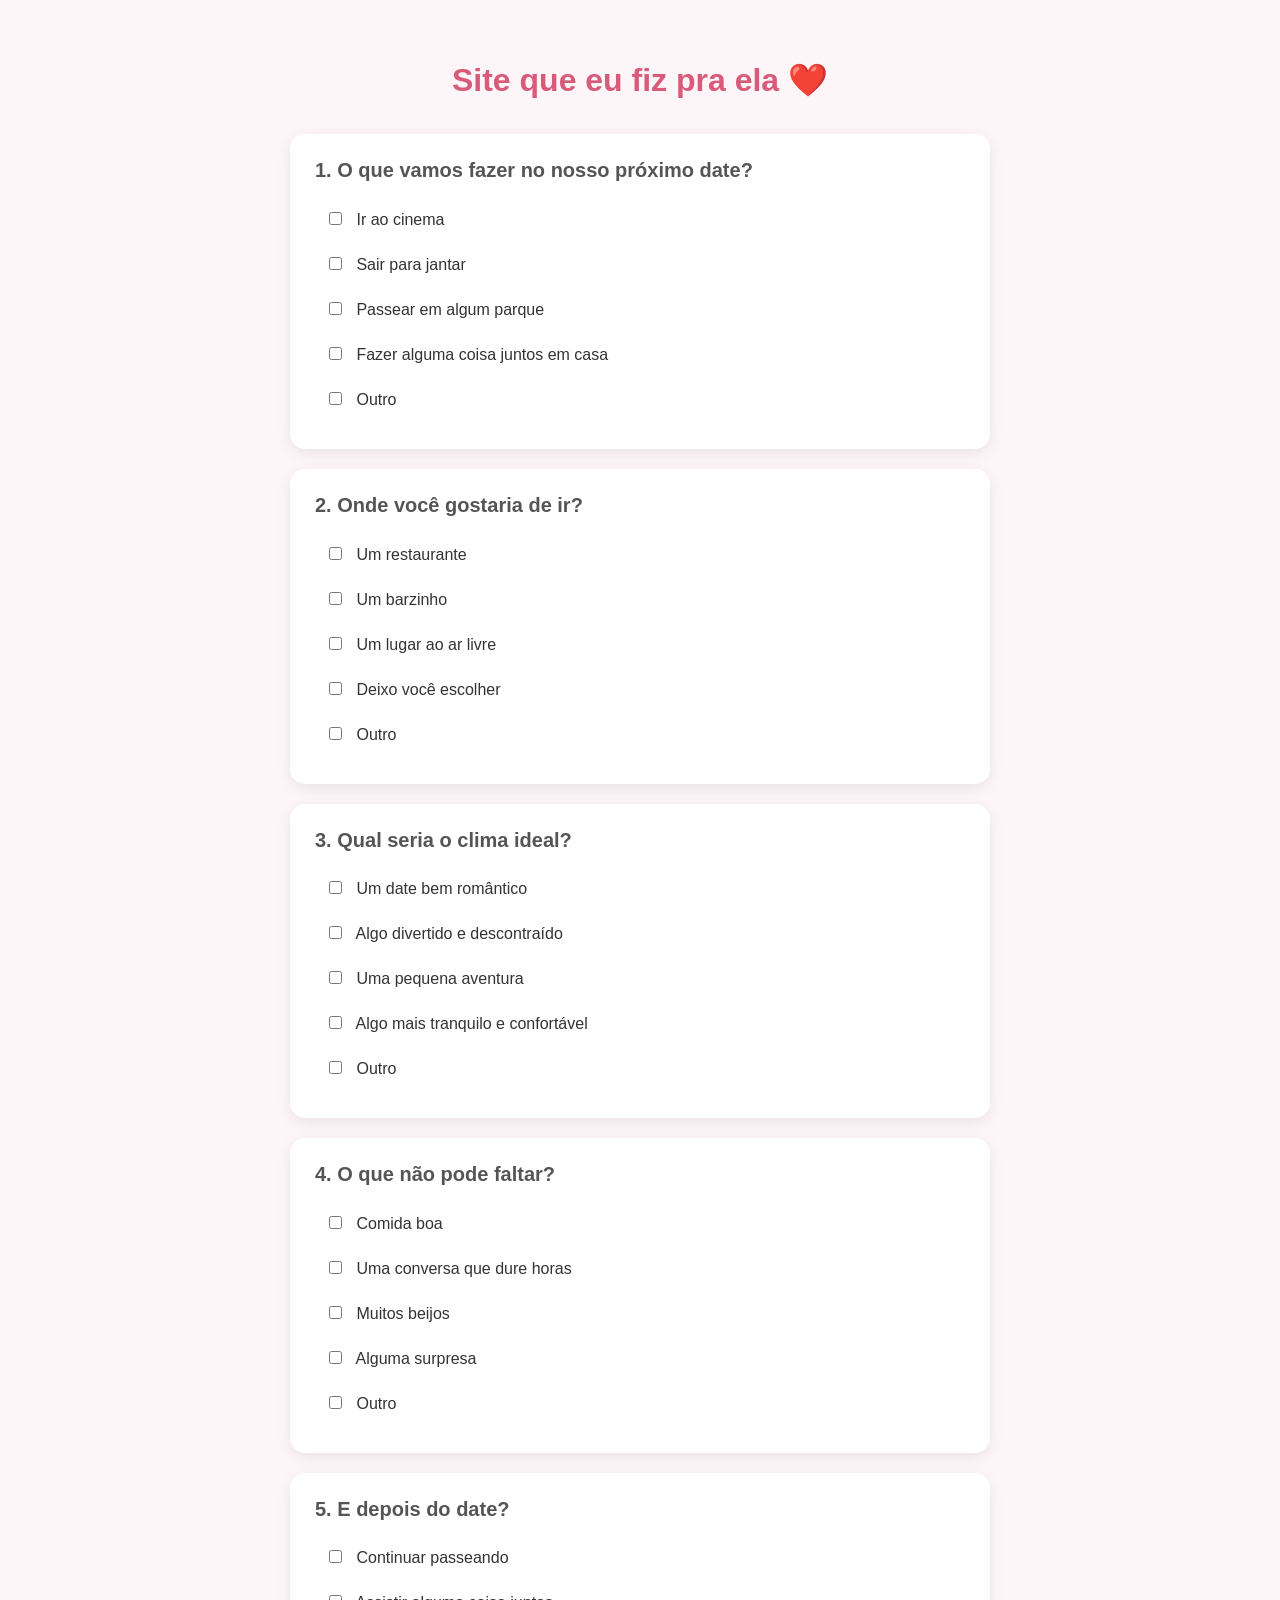
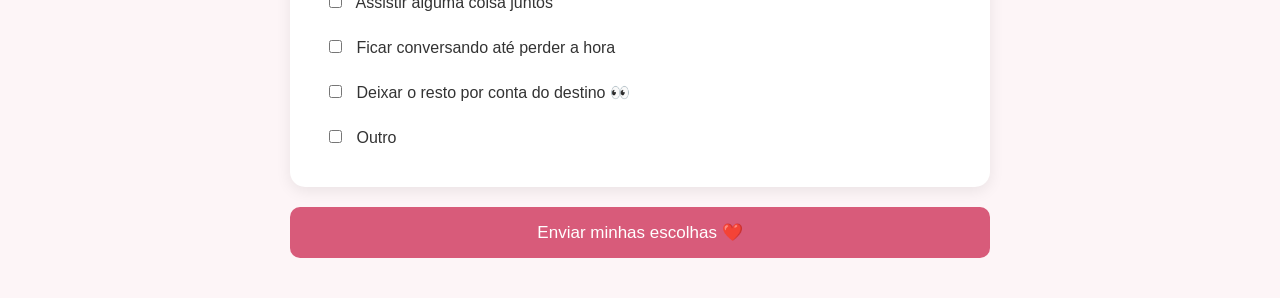
==== index.html @ 1d4ebfa4 "comeco" ====
<!DOCTYPE html>
<html lang="pt-BR">
<head>
    <meta charset="UTF-8">
    <meta name="viewport" content="width=device-width, initial-scale=1.0">

    <title>Site que eu fiz pra ela</title>

    <style>
        * {
            box-sizing: border-box;
        }

        body {
            margin: 0;
            padding: 40px 20px;
            font-family: Arial, sans-serif;
            background: #fdf5f7;
            color: #333;
        }

        form {
            max-width: 700px;
            margin: 0 auto;
        }

        h1 {
            text-align: center;
            margin-bottom: 35px;
            color: #d85b7a;
        }

        .campo {
            background: white;
            padding: 25px;
            margin-bottom: 20px;
            border-radius: 15px;
            box-shadow: 0 4px 15px rgba(0, 0, 0, 0.08);
        }

        .campo h2 {
            margin-top: 0;
            font-size: 20px;
            color: #555;
        }

        .opcao {
            display: block;
            padding: 10px;
            margin: 5px 0;
            border-radius: 8px;
            cursor: pointer;
        }

        .opcao:hover {
            background: #fff0f4;
        }

        .opcao input {
            margin-right: 10px;
        }

        .outro-texto {
            width: 100%;
            margin-top: 10px;
            padding: 12px;
            border: 1px solid #ddd;
            border-radius: 8px;
            resize: vertical;
            display: none;
        }

        .outro input:checked ~ .outro-texto {
            display: block;
        }

        button {
            width: 100%;
            padding: 15px;
            border: none;
            border-radius: 10px;
            background: #d85b7a;
            color: white;
            font-size: 17px;
            cursor: pointer;
        }

        button:hover {
            background: #c84969;
        }
    </style>
</head>

<body>

    <form>

        <h1>Site que eu fiz pra ela ❤️</h1>

        <div class="campo">
            <h2>1. O que vamos fazer no nosso próximo date?</h2>

            <label class="opcao">
                <input type="checkbox" name="atividade" value="cinema">
                Ir ao cinema
            </label>

            <label class="opcao">
                <input type="checkbox" name="atividade" value="jantar">
                Sair para jantar
            </label>

            <label class="opcao">
                <input type="checkbox" name="atividade" value="parque">
                Passear em algum parque
            </label>

            <label class="opcao">
                <input type="checkbox" name="atividade" value="casa">
                Fazer alguma coisa juntos em casa
            </label>

            <label class="opcao outro">
                <input type="checkbox" name="atividade" value="outro">
                Outro

                <textarea
                    class="outro-texto"
                    name="atividade_outro"
                    placeholder="Então me conta... o que você quer fazer?"
                ></textarea>
            </label>
        </div>


        <div class="campo">
            <h2>2. Onde você gostaria de ir?</h2>

            <label class="opcao">
                <input type="checkbox" name="local" value="restaurante">
                Um restaurante
            </label>

            <label class="opcao">
                <input type="checkbox" name="local" value="bar">
                Um barzinho
            </label>

            <label class="opcao">
                <input type="checkbox" name="local" value="parque">
                Um lugar ao ar livre
            </label>

            <label class="opcao">
                <input type="checkbox" name="local" value="surpresa">
                Deixo você escolher
            </label>

            <label class="opcao outro">
                <input type="checkbox" name="local" value="outro">
                Outro

                <textarea
                    class="outro-texto"
                    name="local_outro"
                    placeholder="Qual lugar você escolheria?"
                ></textarea>
            </label>
        </div>


        <div class="campo">
            <h2>3. Qual seria o clima ideal?</h2>

            <label class="opcao">
                <input type="checkbox" name="clima" value="romantico">
                Um date bem romântico
            </label>

            <label class="opcao">
                <input type="checkbox" name="clima" value="divertido">
                Algo divertido e descontraído
            </label>

            <label class="opcao">
                <input type="checkbox" name="clima" value="aventura">
                Uma pequena aventura
            </label>

            <label class="opcao">
                <input type="checkbox" name="clima" value="tranquilo">
                Algo mais tranquilo e confortável
            </label>

            <label class="opcao outro">
                <input type="checkbox" name="clima" value="outro">
                Outro

                <textarea
                    class="outro-texto"
                    name="clima_outro"
                    placeholder="Descreve aí o date perfeito..."
                ></textarea>
            </label>
        </div>


        <div class="campo">
            <h2>4. O que não pode faltar?</h2>

            <label class="opcao">
                <input type="checkbox" name="essencial" value="comida">
                Comida boa
            </label>

            <label class="opcao">
                <input type="checkbox" name="essencial" value="conversa">
                Uma conversa que dure horas
            </label>

            <label class="opcao">
                <input type="checkbox" name="essencial" value="beijo">
                Muitos beijos
            </label>

            <label class="opcao">
                <input type="checkbox" name="essencial" value="surpresa">
                Alguma surpresa
            </label>

            <label class="opcao outro">
                <input type="checkbox" name="essencial" value="outro">
                Outro

                <textarea
                    class="outro-texto"
                    name="essencial_outro"
                    placeholder="O que está faltando nessa lista?"
                ></textarea>
            </label>
        </div>


        <div class="campo">
            <h2>5. E depois do date?</h2>

            <label class="opcao">
                <input type="checkbox" name="depois" value="passeio">
                Continuar passeando
            </label>

            <label class="opcao">
                <input type="checkbox" name="depois" value="filme">
                Assistir alguma coisa juntos
            </label>

            <label class="opcao">
                <input type="checkbox" name="depois" value="conversa">
                Ficar conversando até perder a hora
            </label>

            <label class="opcao">
                <input type="checkbox" name="depois" value="surpresa">
                Deixar o resto por conta do destino 👀
            </label>

            <label class="opcao outro">
                <input type="checkbox" name="depois" value="outro">
                Outro

                <textarea
                    class="outro-texto"
                    name="depois_outro"
                    placeholder="O que você faria?"
                ></textarea>
            </label>
        </div>


        <button type="submit">
            Enviar minhas escolhas ❤️
        </button>

    </form>

</body>
</html>
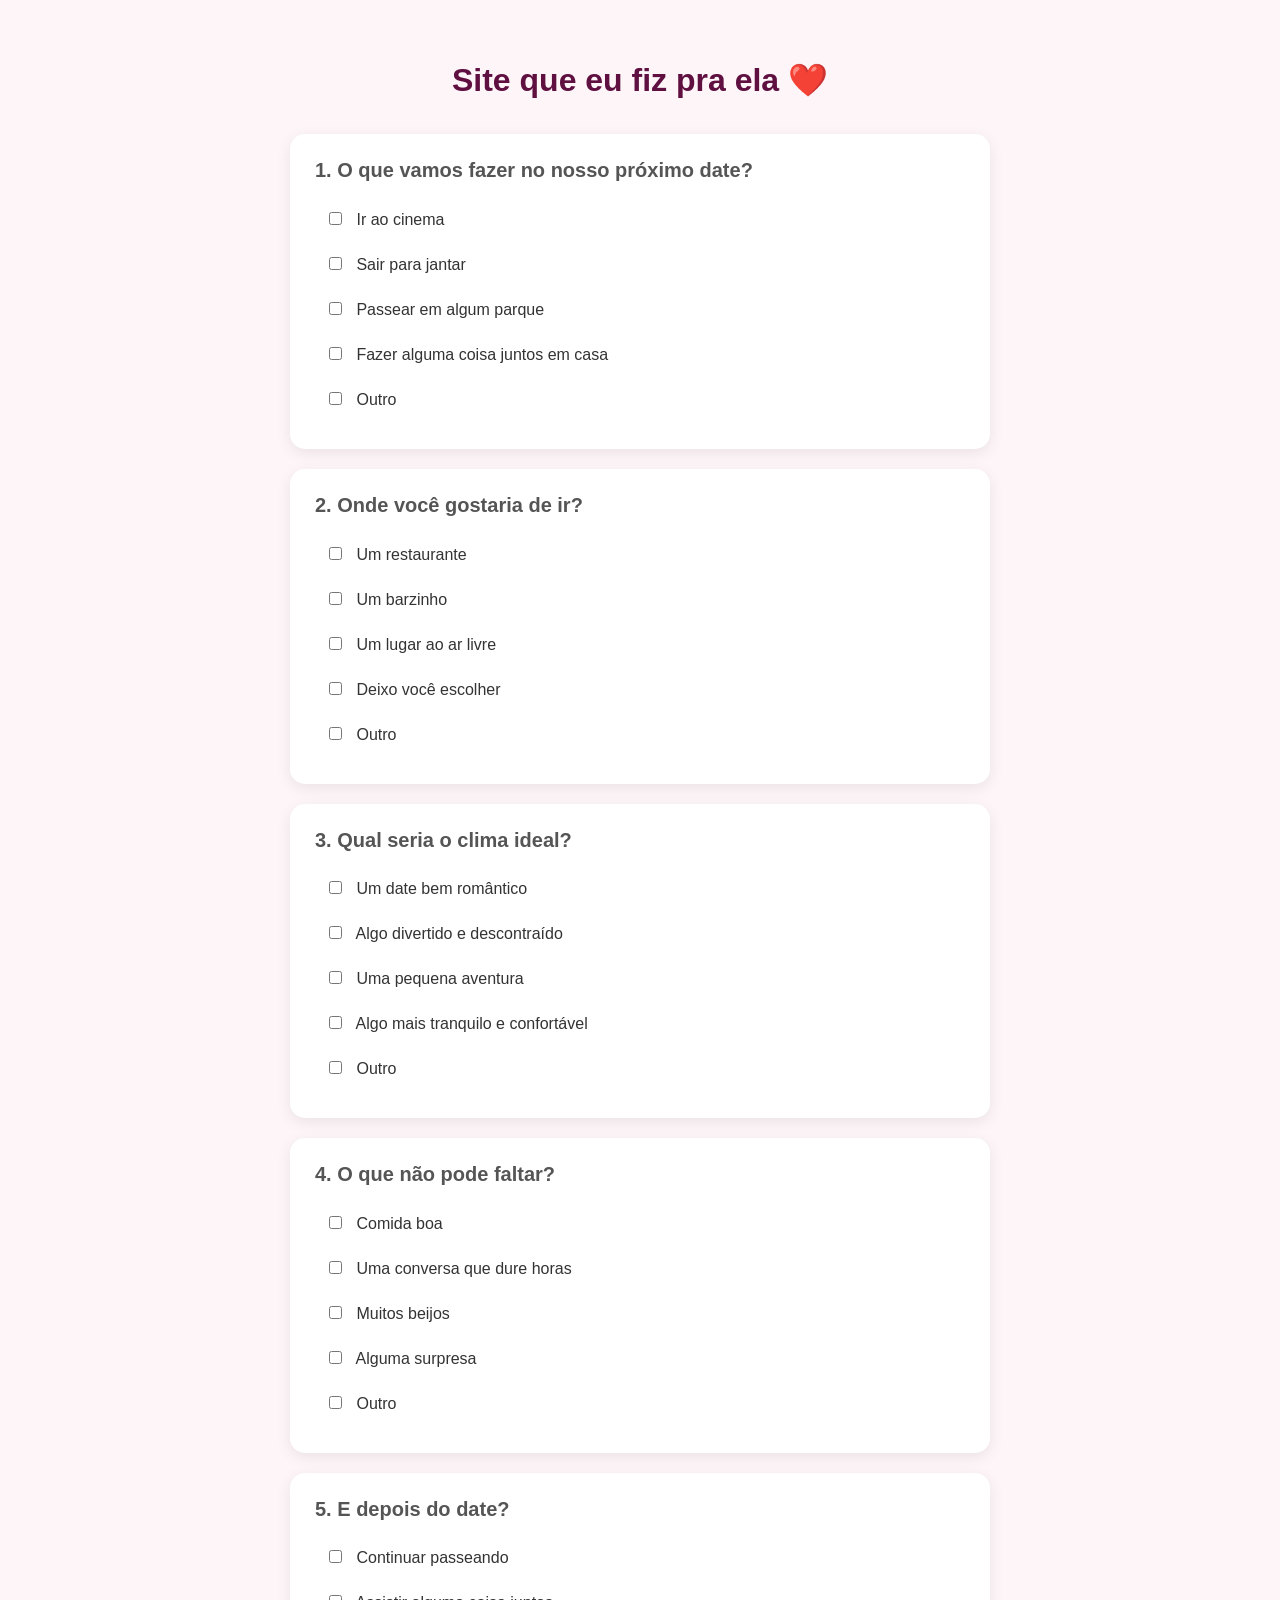
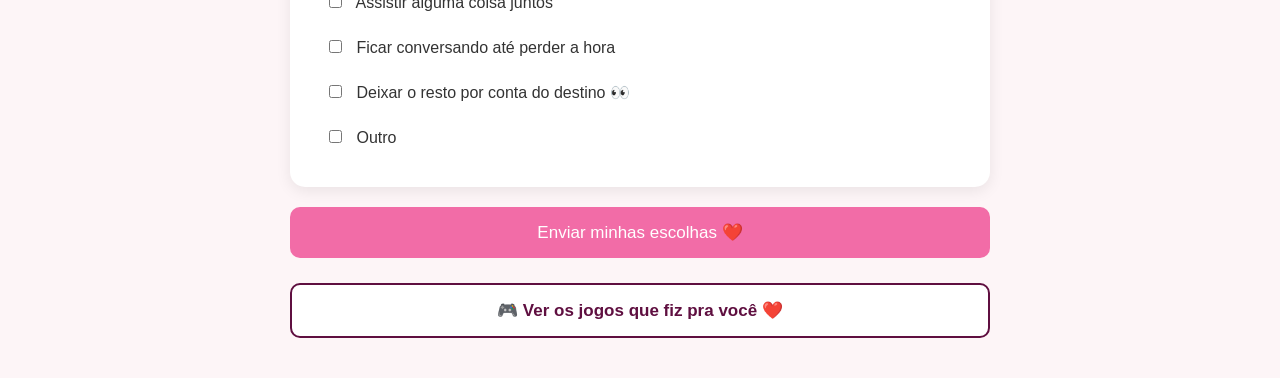
==== commit b6b84338: "jogo" ====
--- a/index.html
+++ b/index.html
@@ -1,5 +1,6 @@
 <!DOCTYPE html>
 <html lang="pt-BR">
+
 <head>
     <meta charset="UTF-8">
     <meta name="viewport" content="width=device-width, initial-scale=1.0">
@@ -7,6 +8,20 @@
     <title>Site que eu fiz pra ela</title>
 
     <style>
+        :root {
+            --cor-primaria: #5F0F40;
+            --cor-secundaria: #F0A7A0;
+            --cor-destaque: #F26CA7;
+            --cor-lilas: #CFA0F7;
+            --cor-roxo: #A741CF;
+
+            --cor-fundo: #fdf5f7;
+            --cor-branco: #ffffff;
+            --cor-texto: #333333;
+            --cor-texto-secundario: #555555;
+            --cor-borda: #dddddd;
+        }
+
         * {
             box-sizing: border-box;
         }
@@ -15,8 +30,8 @@
             margin: 0;
             padding: 40px 20px;
             font-family: Arial, sans-serif;
-            background: #fdf5f7;
-            color: #333;
+            background: var(--cor-fundo);
+            color: var(--cor-texto);
         }
 
         form {
@@ -27,11 +42,11 @@
         h1 {
             text-align: center;
             margin-bottom: 35px;
-            color: #d85b7a;
+            color: var(--cor-primaria);
         }
 
         .campo {
-            background: white;
+            background: var(--cor-branco);
             padding: 25px;
             margin-bottom: 20px;
             border-radius: 15px;
@@ -41,7 +56,7 @@
         .campo h2 {
             margin-top: 0;
             font-size: 20px;
-            color: #555;
+            color: var(--cor-texto-secundario);
         }
 
         .opcao {
@@ -53,7 +68,7 @@
         }
 
         .opcao:hover {
-            background: #fff0f4;
+            background: var(--cor-secundaria);
         }
 
         .opcao input {
@@ -64,13 +79,13 @@
             width: 100%;
             margin-top: 10px;
             padding: 12px;
-            border: 1px solid #ddd;
+            border: 1px solid var(--cor-borda);
             border-radius: 8px;
             resize: vertical;
             display: none;
         }
 
-        .outro input:checked ~ .outro-texto {
+        .outro input:checked~.outro-texto {
             display: block;
         }
 
@@ -79,14 +94,44 @@
             padding: 15px;
             border: none;
             border-radius: 10px;
-            background: #d85b7a;
-            color: white;
+            background: var(--cor-destaque);
+            color: var(--cor-branco);
             font-size: 17px;
             cursor: pointer;
         }
 
         button:hover {
-            background: #c84969;
+            background: var(--cor-roxo);
+        }
+
+        .link-jogos {
+            max-width: 700px;
+            margin: 25px auto 0;
+            text-align: center;
+        }
+
+        .link-jogos a {
+            display: block;
+            padding: 15px 20px;
+
+            background: var(--cor-branco);
+            color: var(--cor-primaria);
+
+            border: 2px solid var(--cor-primaria);
+            border-radius: 10px;
+
+            text-decoration: none;
+            font-size: 17px;
+            font-weight: bold;
+
+            transition: 0.2s;
+        }
+
+        .link-jogos a:hover {
+            background: var(--cor-primaria);
+            color: var(--cor-branco);
+            transform: translateY(-2px);
+            box-shadow: 0 5px 15px rgba(95, 15, 64, 0.25);
         }
     </style>
 </head>
@@ -124,11 +169,8 @@
                 <input type="checkbox" name="atividade" value="outro">
                 Outro
 
-                <textarea
-                    class="outro-texto"
-                    name="atividade_outro"
-                    placeholder="Então me conta... o que você quer fazer?"
-                ></textarea>
+                <textarea class="outro-texto" name="atividade_outro"
+                    placeholder="Então me conta... o que você quer fazer?"></textarea>
             </label>
         </div>
 
@@ -160,11 +202,7 @@
                 <input type="checkbox" name="local" value="outro">
                 Outro
 
-                <textarea
-                    class="outro-texto"
-                    name="local_outro"
-                    placeholder="Qual lugar você escolheria?"
-                ></textarea>
+                <textarea class="outro-texto" name="local_outro" placeholder="Qual lugar você escolheria?"></textarea>
             </label>
         </div>
 
@@ -196,11 +234,8 @@
                 <input type="checkbox" name="clima" value="outro">
                 Outro
 
-                <textarea
-                    class="outro-texto"
-                    name="clima_outro"
-                    placeholder="Descreve aí o date perfeito..."
-                ></textarea>
+                <textarea class="outro-texto" name="clima_outro"
+                    placeholder="Descreve aí o date perfeito..."></textarea>
             </label>
         </div>
 
@@ -232,11 +267,8 @@
                 <input type="checkbox" name="essencial" value="outro">
                 Outro
 
-                <textarea
-                    class="outro-texto"
-                    name="essencial_outro"
-                    placeholder="O que está faltando nessa lista?"
-                ></textarea>
+                <textarea class="outro-texto" name="essencial_outro"
+                    placeholder="O que está faltando nessa lista?"></textarea>
             </label>
         </div>
 
@@ -268,11 +300,7 @@
                 <input type="checkbox" name="depois" value="outro">
                 Outro
 
-                <textarea
-                    class="outro-texto"
-                    name="depois_outro"
-                    placeholder="O que você faria?"
-                ></textarea>
+                <textarea class="outro-texto" name="depois_outro" placeholder="O que você faria?"></textarea>
             </label>
         </div>
 
@@ -281,7 +309,15 @@
             Enviar minhas escolhas ❤️
         </button>
 
+
     </form>
+    <div class="link-jogos">
+        <a href="./jogos.html">
+            🎮 Ver os jogos que fiz pra você ❤️
+        </a>
+    </div>
+
 
 </body>
+
 </html>
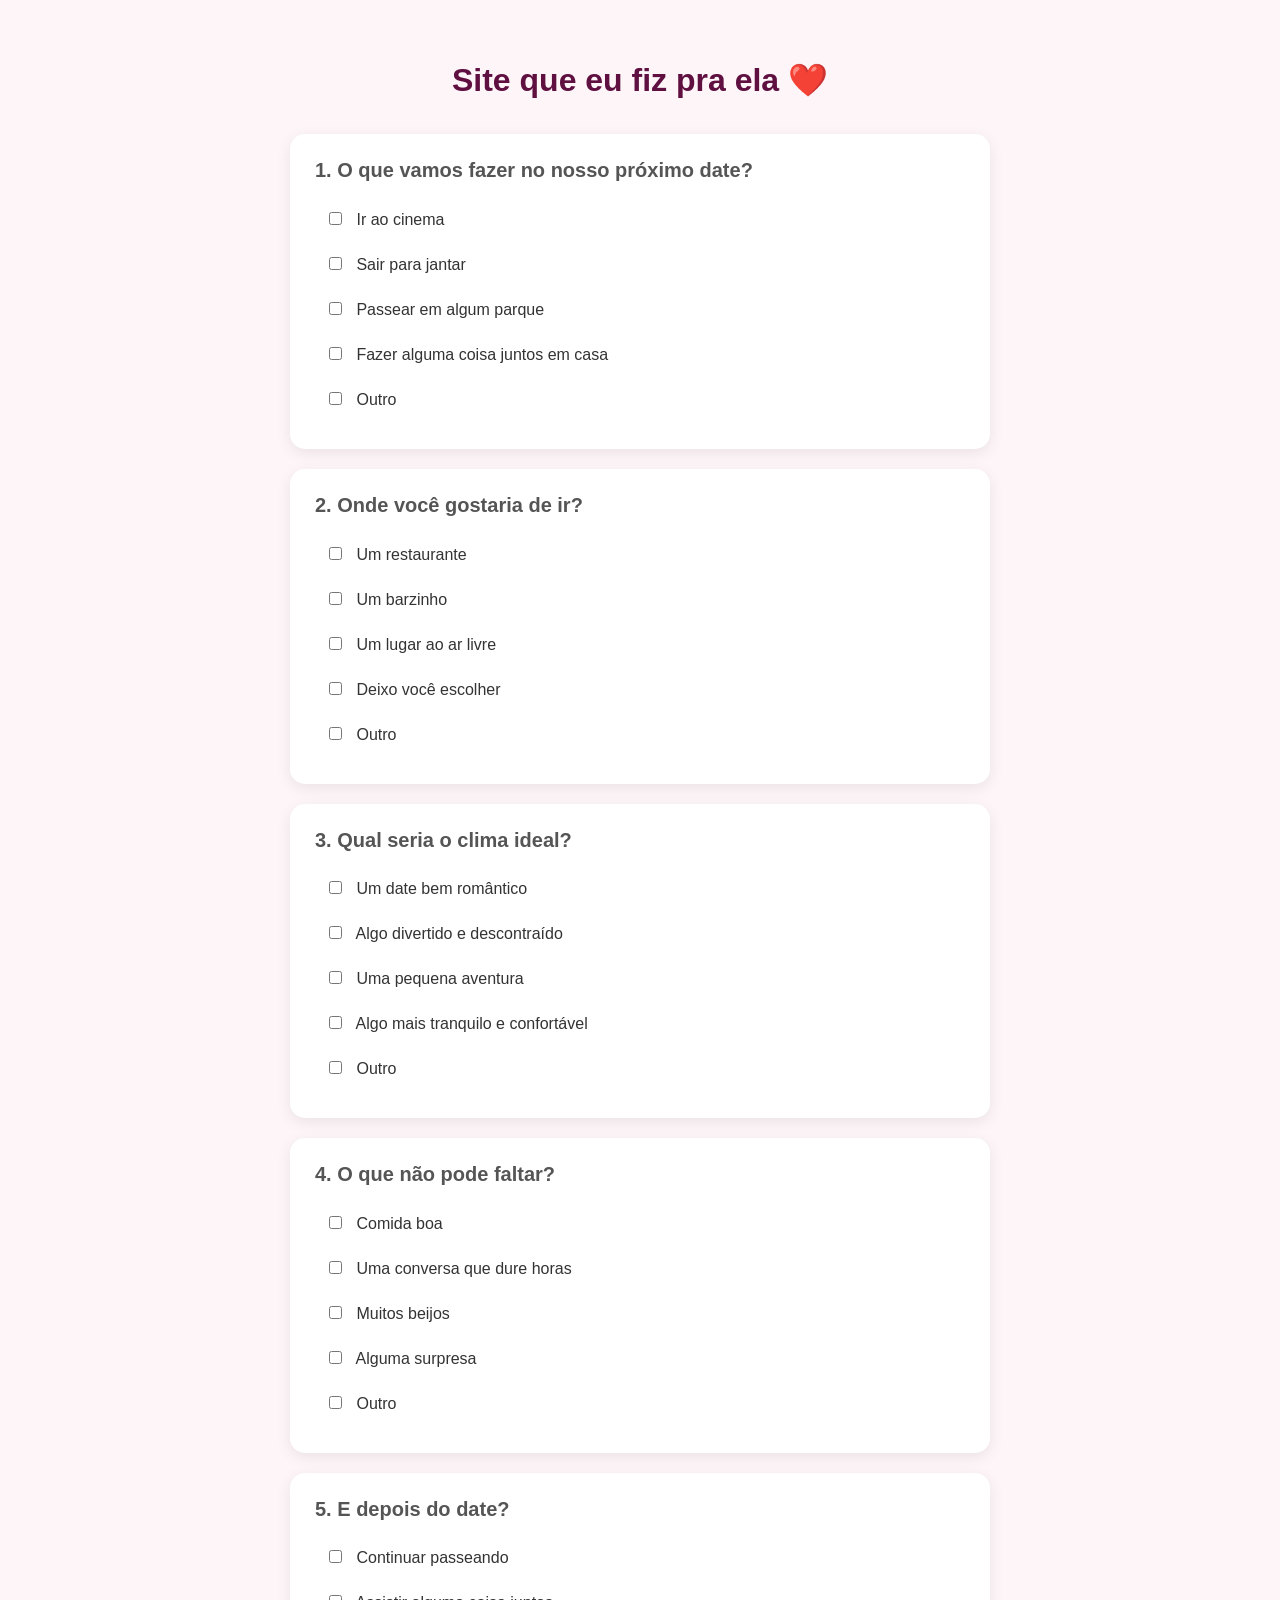
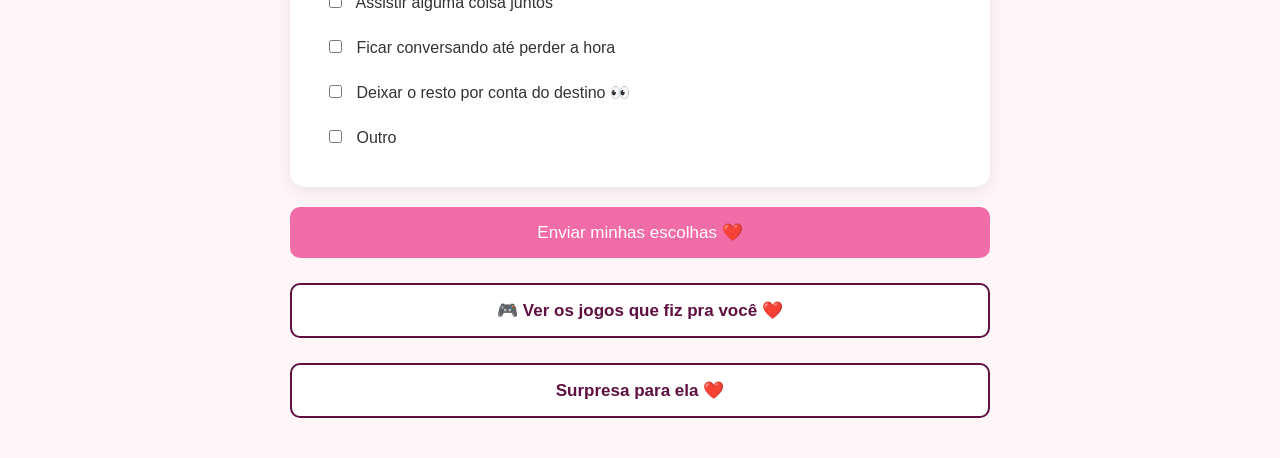
==== commit 58bda693: "carrossel" ====
--- a/index.html
+++ b/index.html
@@ -1,323 +1,358 @@
-<!DOCTYPE html>
-<html lang="pt-BR">
-
-<head>
-    <meta charset="UTF-8">
-    <meta name="viewport" content="width=device-width, initial-scale=1.0">
-
-    <title>Site que eu fiz pra ela</title>
-
-    <style>
-        :root {
-            --cor-primaria: #5F0F40;
-            --cor-secundaria: #F0A7A0;
-            --cor-destaque: #F26CA7;
-            --cor-lilas: #CFA0F7;
-            --cor-roxo: #A741CF;
-
-            --cor-fundo: #fdf5f7;
-            --cor-branco: #ffffff;
-            --cor-texto: #333333;
-            --cor-texto-secundario: #555555;
-            --cor-borda: #dddddd;
-        }
-
-        * {
-            box-sizing: border-box;
-        }
-
-        body {
-            margin: 0;
-            padding: 40px 20px;
-            font-family: Arial, sans-serif;
-            background: var(--cor-fundo);
-            color: var(--cor-texto);
-        }
-
-        form {
-            max-width: 700px;
-            margin: 0 auto;
-        }
-
-        h1 {
-            text-align: center;
-            margin-bottom: 35px;
-            color: var(--cor-primaria);
-        }
-
-        .campo {
-            background: var(--cor-branco);
-            padding: 25px;
-            margin-bottom: 20px;
-            border-radius: 15px;
-            box-shadow: 0 4px 15px rgba(0, 0, 0, 0.08);
-        }
-
-        .campo h2 {
-            margin-top: 0;
-            font-size: 20px;
-            color: var(--cor-texto-secundario);
-        }
-
-        .opcao {
-            display: block;
-            padding: 10px;
-            margin: 5px 0;
-            border-radius: 8px;
-            cursor: pointer;
-        }
-
-        .opcao:hover {
-            background: var(--cor-secundaria);
-        }
-
-        .opcao input {
-            margin-right: 10px;
-        }
-
-        .outro-texto {
-            width: 100%;
-            margin-top: 10px;
-            padding: 12px;
-            border: 1px solid var(--cor-borda);
-            border-radius: 8px;
-            resize: vertical;
-            display: none;
-        }
-
-        .outro input:checked~.outro-texto {
-            display: block;
-        }
-
-        button {
-            width: 100%;
-            padding: 15px;
-            border: none;
-            border-radius: 10px;
-            background: var(--cor-destaque);
-            color: var(--cor-branco);
-            font-size: 17px;
-            cursor: pointer;
-        }
-
-        button:hover {
-            background: var(--cor-roxo);
-        }
-
-        .link-jogos {
-            max-width: 700px;
-            margin: 25px auto 0;
-            text-align: center;
-        }
-
-        .link-jogos a {
-            display: block;
-            padding: 15px 20px;
-
-            background: var(--cor-branco);
-            color: var(--cor-primaria);
-
-            border: 2px solid var(--cor-primaria);
-            border-radius: 10px;
-
-            text-decoration: none;
-            font-size: 17px;
-            font-weight: bold;
-
-            transition: 0.2s;
-        }
-
-        .link-jogos a:hover {
-            background: var(--cor-primaria);
-            color: var(--cor-branco);
-            transform: translateY(-2px);
-            box-shadow: 0 5px 15px rgba(95, 15, 64, 0.25);
-        }
-    </style>
-</head>
-
-<body>
-
-    <form>
-
-        <h1>Site que eu fiz pra ela ❤️</h1>
-
-        <div class="campo">
-            <h2>1. O que vamos fazer no nosso próximo date?</h2>
-
-            <label class="opcao">
-                <input type="checkbox" name="atividade" value="cinema">
-                Ir ao cinema
-            </label>
-
-            <label class="opcao">
-                <input type="checkbox" name="atividade" value="jantar">
-                Sair para jantar
-            </label>
-
-            <label class="opcao">
-                <input type="checkbox" name="atividade" value="parque">
-                Passear em algum parque
-            </label>
-
-            <label class="opcao">
-                <input type="checkbox" name="atividade" value="casa">
-                Fazer alguma coisa juntos em casa
-            </label>
-
-            <label class="opcao outro">
-                <input type="checkbox" name="atividade" value="outro">
-                Outro
-
-                <textarea class="outro-texto" name="atividade_outro"
-                    placeholder="Então me conta... o que você quer fazer?"></textarea>
-            </label>
-        </div>
-
-
-        <div class="campo">
-            <h2>2. Onde você gostaria de ir?</h2>
-
-            <label class="opcao">
-                <input type="checkbox" name="local" value="restaurante">
-                Um restaurante
-            </label>
-
-            <label class="opcao">
-                <input type="checkbox" name="local" value="bar">
-                Um barzinho
-            </label>
-
-            <label class="opcao">
-                <input type="checkbox" name="local" value="parque">
-                Um lugar ao ar livre
-            </label>
-
-            <label class="opcao">
-                <input type="checkbox" name="local" value="surpresa">
-                Deixo você escolher
-            </label>
-
-            <label class="opcao outro">
-                <input type="checkbox" name="local" value="outro">
-                Outro
-
-                <textarea class="outro-texto" name="local_outro" placeholder="Qual lugar você escolheria?"></textarea>
-            </label>
-        </div>
-
-
-        <div class="campo">
-            <h2>3. Qual seria o clima ideal?</h2>
-
-            <label class="opcao">
-                <input type="checkbox" name="clima" value="romantico">
-                Um date bem romântico
-            </label>
-
-            <label class="opcao">
-                <input type="checkbox" name="clima" value="divertido">
-                Algo divertido e descontraído
-            </label>
-
-            <label class="opcao">
-                <input type="checkbox" name="clima" value="aventura">
-                Uma pequena aventura
-            </label>
-
-            <label class="opcao">
-                <input type="checkbox" name="clima" value="tranquilo">
-                Algo mais tranquilo e confortável
-            </label>
-
-            <label class="opcao outro">
-                <input type="checkbox" name="clima" value="outro">
-                Outro
-
-                <textarea class="outro-texto" name="clima_outro"
-                    placeholder="Descreve aí o date perfeito..."></textarea>
-            </label>
-        </div>
-
-
-        <div class="campo">
-            <h2>4. O que não pode faltar?</h2>
-
-            <label class="opcao">
-                <input type="checkbox" name="essencial" value="comida">
-                Comida boa
-            </label>
-
-            <label class="opcao">
-                <input type="checkbox" name="essencial" value="conversa">
-                Uma conversa que dure horas
-            </label>
-
-            <label class="opcao">
-                <input type="checkbox" name="essencial" value="beijo">
-                Muitos beijos
-            </label>
-
-            <label class="opcao">
-                <input type="checkbox" name="essencial" value="surpresa">
-                Alguma surpresa
-            </label>
-
-            <label class="opcao outro">
-                <input type="checkbox" name="essencial" value="outro">
-                Outro
-
-                <textarea class="outro-texto" name="essencial_outro"
-                    placeholder="O que está faltando nessa lista?"></textarea>
-            </label>
-        </div>
-
-
-        <div class="campo">
-            <h2>5. E depois do date?</h2>
-
-            <label class="opcao">
-                <input type="checkbox" name="depois" value="passeio">
-                Continuar passeando
-            </label>
-
-            <label class="opcao">
-                <input type="checkbox" name="depois" value="filme">
-                Assistir alguma coisa juntos
-            </label>
-
-            <label class="opcao">
-                <input type="checkbox" name="depois" value="conversa">
-                Ficar conversando até perder a hora
-            </label>
-
-            <label class="opcao">
-                <input type="checkbox" name="depois" value="surpresa">
-                Deixar o resto por conta do destino 👀
-            </label>
-
-            <label class="opcao outro">
-                <input type="checkbox" name="depois" value="outro">
-                Outro
-
-                <textarea class="outro-texto" name="depois_outro" placeholder="O que você faria?"></textarea>
-            </label>
-        </div>
-
-
-        <button type="submit">
-            Enviar minhas escolhas ❤️
-        </button>
-
-
-    </form>
-    <div class="link-jogos">
-        <a href="./jogos.html">
-            🎮 Ver os jogos que fiz pra você ❤️
-        </a>
-    </div>
-
-
-</body>
-
+<!DOCTYPE html>
+<html lang="pt-BR">
+
+<head>
+    <meta charset="UTF-8">
+    <meta name="viewport" content="width=device-width, initial-scale=1.0">
+
+    <title>Site que eu fiz pra ela</title>
+
+    <style>
+        :root {
+            --cor-primaria: #5F0F40;
+            --cor-secundaria: #F0A7A0;
+            --cor-destaque: #F26CA7;
+            --cor-lilas: #CFA0F7;
+            --cor-roxo: #A741CF;
+
+            --cor-fundo: #fdf5f7;
+            --cor-branco: #ffffff;
+            --cor-texto: #333333;
+            --cor-texto-secundario: #555555;
+            --cor-borda: #dddddd;
+        }
+
+        * {
+            box-sizing: border-box;
+        }
+
+        body {
+            margin: 0;
+            padding: 40px 20px;
+            font-family: Arial, sans-serif;
+            background: var(--cor-fundo);
+            color: var(--cor-texto);
+        }
+
+        form {
+            max-width: 700px;
+            margin: 0 auto;
+        }
+
+        h1 {
+            text-align: center;
+            margin-bottom: 35px;
+            color: var(--cor-primaria);
+        }
+
+        .campo {
+            background: var(--cor-branco);
+            padding: 25px;
+            margin-bottom: 20px;
+            border-radius: 15px;
+            box-shadow: 0 4px 15px rgba(0, 0, 0, 0.08);
+        }
+
+        .campo h2 {
+            margin-top: 0;
+            font-size: 20px;
+            color: var(--cor-texto-secundario);
+        }
+
+        .opcao {
+            display: block;
+            padding: 10px;
+            margin: 5px 0;
+            border-radius: 8px;
+            cursor: pointer;
+        }
+
+        .opcao:hover {
+            background: var(--cor-secundaria);
+        }
+
+        .opcao input {
+            margin-right: 10px;
+        }
+
+        .outro-texto {
+            width: 100%;
+            margin-top: 10px;
+            padding: 12px;
+            border: 1px solid var(--cor-borda);
+            border-radius: 8px;
+            resize: vertical;
+            display: none;
+        }
+
+        .outro input:checked~.outro-texto {
+            display: block;
+        }
+
+        button {
+            width: 100%;
+            padding: 15px;
+            border: none;
+            border-radius: 10px;
+            background: var(--cor-destaque);
+            color: var(--cor-branco);
+            font-size: 17px;
+            cursor: pointer;
+        }
+
+        button:hover {
+            background: var(--cor-roxo);
+        }
+
+        .link-jogos {
+            max-width: 700px;
+            margin: 25px auto 0;
+            text-align: center;
+        }
+
+        .link-jogos a {
+            display: block;
+            padding: 15px 20px;
+
+            background: var(--cor-branco);
+            color: var(--cor-primaria);
+
+            border: 2px solid var(--cor-primaria);
+            border-radius: 10px;
+
+            text-decoration: none;
+            font-size: 17px;
+            font-weight: bold;
+
+            transition: 0.2s;
+        }
+
+        .link-jogos a:hover {
+            background: var(--cor-primaria);
+            color: var(--cor-branco);
+            transform: translateY(-2px);
+            box-shadow: 0 5px 15px rgba(95, 15, 64, 0.25);
+        }
+
+        .carrossel {
+            max-width: 700px;
+            margin: 25px auto 0;
+            text-align: center;
+        }
+
+        .carrossel a {
+            display: block;
+            padding: 15px 20px;
+
+            background: var(--cor-branco);
+            color: var(--cor-primaria);
+
+            border: 2px solid var(--cor-primaria);
+            border-radius: 10px;
+
+            text-decoration: none;
+            font-size: 17px;
+            font-weight: bold;
+
+            transition: 0.2s;
+        }
+
+        .carrossel a:hover {
+            background: var(--cor-primaria);
+            color: var(--cor-branco);
+            transform: translateY(-2px);
+            box-shadow: 0 5px 15px rgba(95, 15, 64, 0.25);
+        }
+    </style>
+</head>
+
+<body>
+
+    <form>
+
+        <h1>Site que eu fiz pra ela ❤️</h1>
+
+        <div class="campo">
+            <h2>1. O que vamos fazer no nosso próximo date?</h2>
+
+            <label class="opcao">
+                <input type="checkbox" name="atividade" value="cinema">
+                Ir ao cinema
+            </label>
+
+            <label class="opcao">
+                <input type="checkbox" name="atividade" value="jantar">
+                Sair para jantar
+            </label>
+
+            <label class="opcao">
+                <input type="checkbox" name="atividade" value="parque">
+                Passear em algum parque
+            </label>
+
+            <label class="opcao">
+                <input type="checkbox" name="atividade" value="casa">
+                Fazer alguma coisa juntos em casa
+            </label>
+
+            <label class="opcao outro">
+                <input type="checkbox" name="atividade" value="outro">
+                Outro
+
+                <textarea class="outro-texto" name="atividade_outro"
+                    placeholder="Então me conta... o que você quer fazer?"></textarea>
+            </label>
+        </div>
+
+
+        <div class="campo">
+            <h2>2. Onde você gostaria de ir?</h2>
+
+            <label class="opcao">
+                <input type="checkbox" name="local" value="restaurante">
+                Um restaurante
+            </label>
+
+            <label class="opcao">
+                <input type="checkbox" name="local" value="bar">
+                Um barzinho
+            </label>
+
+            <label class="opcao">
+                <input type="checkbox" name="local" value="parque">
+                Um lugar ao ar livre
+            </label>
+
+            <label class="opcao">
+                <input type="checkbox" name="local" value="surpresa">
+                Deixo você escolher
+            </label>
+
+            <label class="opcao outro">
+                <input type="checkbox" name="local" value="outro">
+                Outro
+
+                <textarea class="outro-texto" name="local_outro" placeholder="Qual lugar você escolheria?"></textarea>
+            </label>
+        </div>
+
+
+        <div class="campo">
+            <h2>3. Qual seria o clima ideal?</h2>
+
+            <label class="opcao">
+                <input type="checkbox" name="clima" value="romantico">
+                Um date bem romântico
+            </label>
+
+            <label class="opcao">
+                <input type="checkbox" name="clima" value="divertido">
+                Algo divertido e descontraído
+            </label>
+
+            <label class="opcao">
+                <input type="checkbox" name="clima" value="aventura">
+                Uma pequena aventura
+            </label>
+
+            <label class="opcao">
+                <input type="checkbox" name="clima" value="tranquilo">
+                Algo mais tranquilo e confortável
+            </label>
+
+            <label class="opcao outro">
+                <input type="checkbox" name="clima" value="outro">
+                Outro
+
+                <textarea class="outro-texto" name="clima_outro"
+                    placeholder="Descreve aí o date perfeito..."></textarea>
+            </label>
+        </div>
+
+
+        <div class="campo">
+            <h2>4. O que não pode faltar?</h2>
+
+            <label class="opcao">
+                <input type="checkbox" name="essencial" value="comida">
+                Comida boa
+            </label>
+
+            <label class="opcao">
+                <input type="checkbox" name="essencial" value="conversa">
+                Uma conversa que dure horas
+            </label>
+
+            <label class="opcao">
+                <input type="checkbox" name="essencial" value="beijo">
+                Muitos beijos
+            </label>
+
+            <label class="opcao">
+                <input type="checkbox" name="essencial" value="surpresa">
+                Alguma surpresa
+            </label>
+
+            <label class="opcao outro">
+                <input type="checkbox" name="essencial" value="outro">
+                Outro
+
+                <textarea class="outro-texto" name="essencial_outro"
+                    placeholder="O que está faltando nessa lista?"></textarea>
+            </label>
+        </div>
+
+
+        <div class="campo">
+            <h2>5. E depois do date?</h2>
+
+            <label class="opcao">
+                <input type="checkbox" name="depois" value="passeio">
+                Continuar passeando
+            </label>
+
+            <label class="opcao">
+                <input type="checkbox" name="depois" value="filme">
+                Assistir alguma coisa juntos
+            </label>
+
+            <label class="opcao">
+                <input type="checkbox" name="depois" value="conversa">
+                Ficar conversando até perder a hora
+            </label>
+
+            <label class="opcao">
+                <input type="checkbox" name="depois" value="surpresa">
+                Deixar o resto por conta do destino 👀
+            </label>
+
+            <label class="opcao outro">
+                <input type="checkbox" name="depois" value="outro">
+                Outro
+
+                <textarea class="outro-texto" name="depois_outro" placeholder="O que você faria?"></textarea>
+            </label>
+        </div>
+
+
+        <button type="submit">
+            Enviar minhas escolhas ❤️
+        </button>
+
+
+    </form>
+    <div class="link-jogos">
+        <a href="./jogos.html">
+            🎮 Ver os jogos que fiz pra você ❤️
+        </a>
+    </div>
+    
+    <div class="carrossel">
+        <a href="./carrossel.html">
+            Surpresa para ela ❤️
+        </a>
+    </div>
+
+</body>
+
 </html>
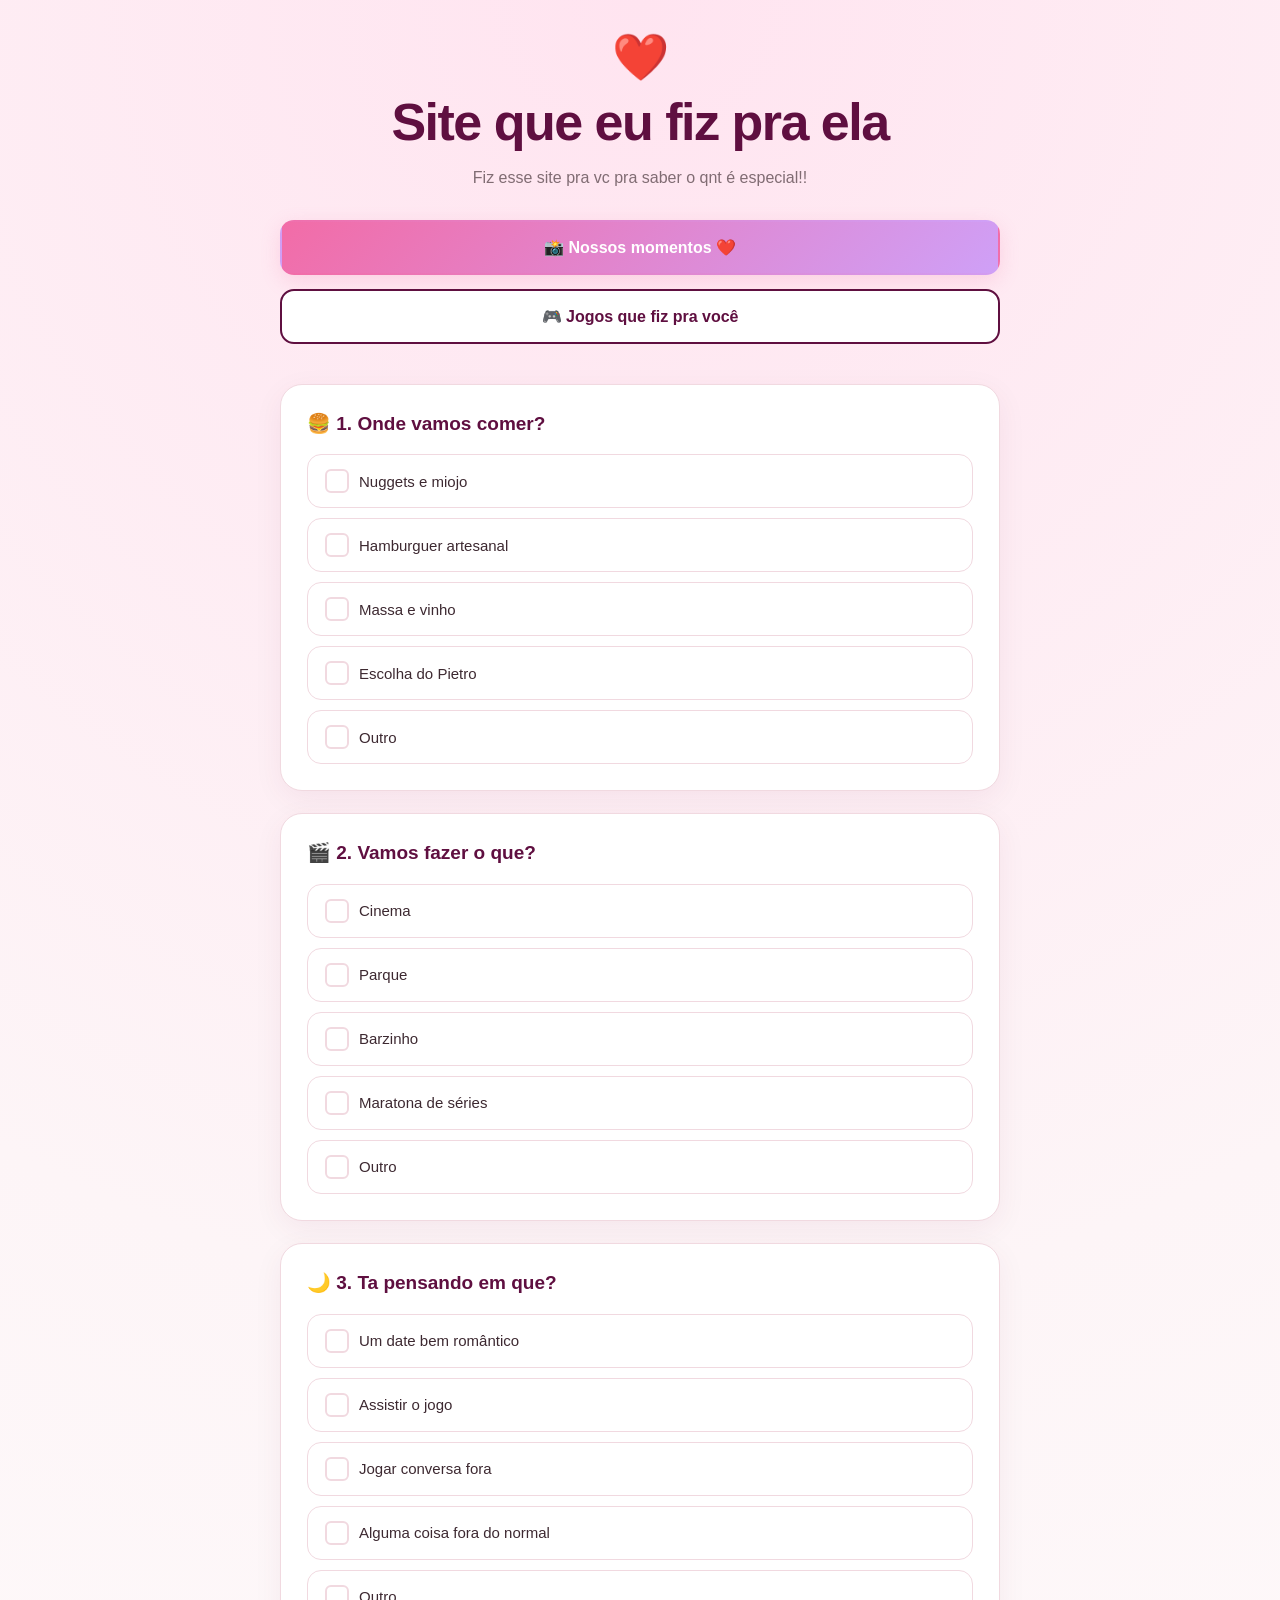
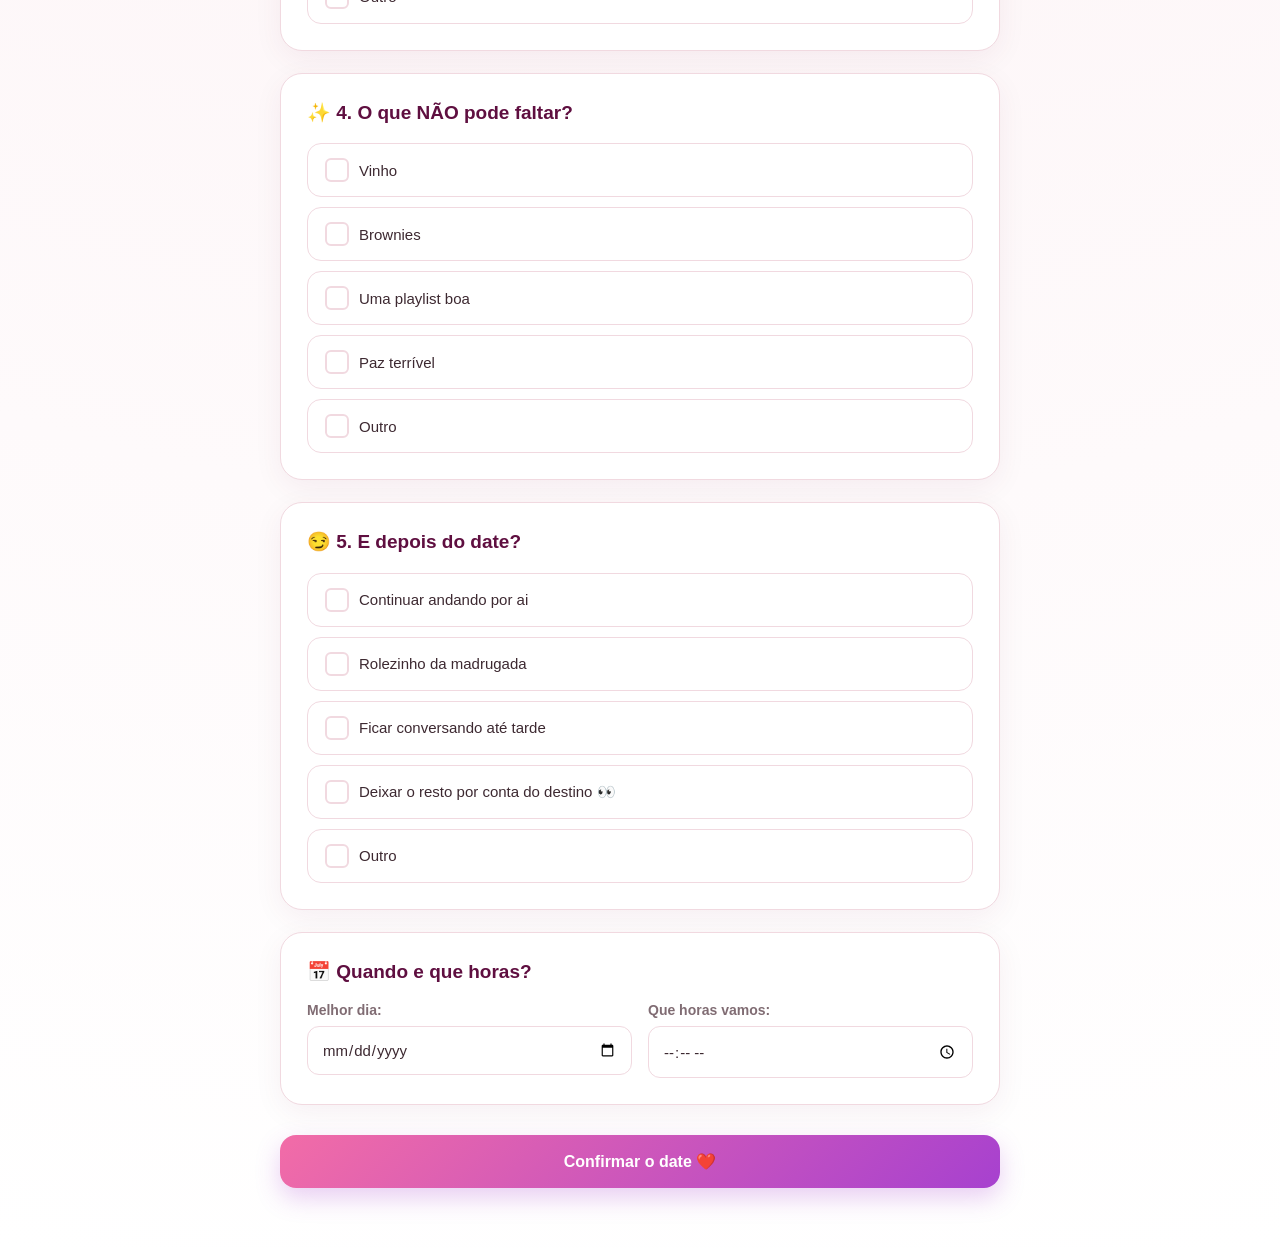
==== commit b876225b: "ajeitado" ====
--- a/index.html
+++ b/index.html
@@ -4,355 +4,265 @@
 <head>
     <meta charset="UTF-8">
     <meta name="viewport" content="width=device-width, initial-scale=1.0">
-
-    <title>Site que eu fiz pra ela</title>
-
-    <style>
-        :root {
-            --cor-primaria: #5F0F40;
-            --cor-secundaria: #F0A7A0;
-            --cor-destaque: #F26CA7;
-            --cor-lilas: #CFA0F7;
-            --cor-roxo: #A741CF;
-
-            --cor-fundo: #fdf5f7;
-            --cor-branco: #ffffff;
-            --cor-texto: #333333;
-            --cor-texto-secundario: #555555;
-            --cor-borda: #dddddd;
-        }
-
-        * {
-            box-sizing: border-box;
-        }
-
-        body {
-            margin: 0;
-            padding: 40px 20px;
-            font-family: Arial, sans-serif;
-            background: var(--cor-fundo);
-            color: var(--cor-texto);
-        }
-
-        form {
-            max-width: 700px;
-            margin: 0 auto;
-        }
-
-        h1 {
-            text-align: center;
-            margin-bottom: 35px;
-            color: var(--cor-primaria);
-        }
-
-        .campo {
-            background: var(--cor-branco);
-            padding: 25px;
-            margin-bottom: 20px;
-            border-radius: 15px;
-            box-shadow: 0 4px 15px rgba(0, 0, 0, 0.08);
-        }
-
-        .campo h2 {
-            margin-top: 0;
-            font-size: 20px;
-            color: var(--cor-texto-secundario);
-        }
-
-        .opcao {
-            display: block;
-            padding: 10px;
-            margin: 5px 0;
-            border-radius: 8px;
-            cursor: pointer;
-        }
-
-        .opcao:hover {
-            background: var(--cor-secundaria);
-        }
-
-        .opcao input {
-            margin-right: 10px;
-        }
-
-        .outro-texto {
-            width: 100%;
-            margin-top: 10px;
-            padding: 12px;
-            border: 1px solid var(--cor-borda);
-            border-radius: 8px;
-            resize: vertical;
-            display: none;
-        }
-
-        .outro input:checked~.outro-texto {
-            display: block;
-        }
-
-        button {
-            width: 100%;
-            padding: 15px;
-            border: none;
-            border-radius: 10px;
-            background: var(--cor-destaque);
-            color: var(--cor-branco);
-            font-size: 17px;
-            cursor: pointer;
-        }
-
-        button:hover {
-            background: var(--cor-roxo);
-        }
-
-        .link-jogos {
-            max-width: 700px;
-            margin: 25px auto 0;
-            text-align: center;
-        }
-
-        .link-jogos a {
-            display: block;
-            padding: 15px 20px;
-
-            background: var(--cor-branco);
-            color: var(--cor-primaria);
-
-            border: 2px solid var(--cor-primaria);
-            border-radius: 10px;
-
-            text-decoration: none;
-            font-size: 17px;
-            font-weight: bold;
-
-            transition: 0.2s;
-        }
-
-        .link-jogos a:hover {
-            background: var(--cor-primaria);
-            color: var(--cor-branco);
-            transform: translateY(-2px);
-            box-shadow: 0 5px 15px rgba(95, 15, 64, 0.25);
-        }
-
-        .carrossel {
-            max-width: 700px;
-            margin: 25px auto 0;
-            text-align: center;
-        }
-
-        .carrossel a {
-            display: block;
-            padding: 15px 20px;
-
-            background: var(--cor-branco);
-            color: var(--cor-primaria);
-
-            border: 2px solid var(--cor-primaria);
-            border-radius: 10px;
-
-            text-decoration: none;
-            font-size: 17px;
-            font-weight: bold;
-
-            transition: 0.2s;
-        }
-
-        .carrossel a:hover {
-            background: var(--cor-primaria);
-            color: var(--cor-branco);
-            transform: translateY(-2px);
-            box-shadow: 0 5px 15px rgba(95, 15, 64, 0.25);
-        }
-    </style>
+    <title>Site que eu fiz pra ela ❤️</title>
+    <link rel="stylesheet" href="./style/style.css">
 </head>
 
 <body>
-
-    <form>
-
-        <h1>Site que eu fiz pra ela ❤️</h1>
-
-        <div class="campo">
-            <h2>1. O que vamos fazer no nosso próximo date?</h2>
-
-            <label class="opcao">
-                <input type="checkbox" name="atividade" value="cinema">
-                Ir ao cinema
-            </label>
-
-            <label class="opcao">
-                <input type="checkbox" name="atividade" value="jantar">
-                Sair para jantar
-            </label>
-
-            <label class="opcao">
-                <input type="checkbox" name="atividade" value="parque">
-                Passear em algum parque
-            </label>
-
-            <label class="opcao">
-                <input type="checkbox" name="atividade" value="casa">
-                Fazer alguma coisa juntos em casa
-            </label>
-
-            <label class="opcao outro">
-                <input type="checkbox" name="atividade" value="outro">
-                Outro
-
-                <textarea class="outro-texto" name="atividade_outro"
-                    placeholder="Então me conta... o que você quer fazer?"></textarea>
-            </label>
+    <main class="container">
+
+        <header class="hero">
+            <span class="heart">❤️</span>
+            <h1>Site que eu fiz pra ela</h1>
+            <p>
+                Fiz esse site pra vc pra saber o qnt é especial!!
+            </p>
+
+
+            <!-- NAVEGAÇÃO -->
+            <nav class="nav-links">
+                <a class="nav-link destaque" href="./views/carrossel.html">
+                    📸 Nossos momentos ❤️
+                </a>
+                <a class="nav-link" href="./views/jogos.html">
+                    🎮 Jogos que fiz pra você
+                </a>
+            </nav>
+
+        </header>
+
+
+        <form id="dateForm">
+
+            <!-- COMIDA -->
+            <section class="question">
+                <h2>🍔 1. Onde vamos comer?</h2>
+                <div class="options">
+
+
+                    <label class="option">
+                        <input type="checkbox" name="comida" value="Nuggets e miojo">
+                        <span>Nuggets e miojo</span>
+                    </label>
+
+
+                    <label class="option">
+                        <input type="checkbox" name="comida" value="Hambúrguer artesanal">
+                        <span>Hamburguer artesanal</span>
+                    </label>
+
+
+                    <label class="option">
+                        <input type="checkbox" name="comida" value="Massa e vinho">
+                        <span>Massa e vinho</span>
+                    </label>
+
+
+                    <label class="option">
+                        <input type="checkbox" name="comida" value="Deixo você escolher">
+                        <span>Escolha do Pietro</span>
+                    </label>
+
+
+                    <label class="option">
+                        <input type="checkbox" name="comida" value="outro">
+                        <span>Outro</span>
+                        <textarea class="outro-texto" name="comida_outro"
+                            placeholder="Me conta qual culinária você escolheria..."></textarea>
+                    </label>
+
+
+                </div>
+            </section>
+
+
+            <!-- ATIVIDADE -->
+            <section class="question">
+                <h2>🎬 2. Vamos fazer o que?</h2>
+                <div class="options">
+
+                    <label class="option">
+                        <input type="checkbox" name="atividade" value="Cinema">
+                        <span>Cinema</span>
+                    </label>
+
+                    <label class="option">
+                        <input type="checkbox" name="atividade" value="Parque">
+                        <span>Parque</span>
+                    </label>
+
+                    <label class="option">
+                        <input type="checkbox" name="atividade" value="Barzinho">
+                        <span>Barzinho</span>
+                    </label>
+
+                    <label class="option">
+                        <input type="checkbox" name="atividade"
+                            value="Maratona de séries (me avisa se vai ser na minha ou na sua casa)">
+                        <span>Maratona de séries</span>
+                    </label>
+
+                    <label class="option">
+                        <input type="checkbox" name="atividade" value="outro">
+                        <span>Outro</span>
+                        <textarea class="outro-texto" name="atividade_outro"
+                            placeholder="Então me conta... o que você quer fazer?"></textarea>
+                    </label>
+
+                </div>
+            </section>
+
+
+            <!-- CLIMA -->
+            <section class="question">
+                <h2>🌙 3. Ta pensando em que?</h2>
+                <div class="options">
+
+                    <label class="option">
+                        <input type="checkbox" name="clima" value="Um date bem romântico">
+                        <span>Um date bem romântico</span>
+                    </label>
+
+                    <label class="option">
+                        <input type="checkbox" name="clima" value="Assistir o jogo (VAII Corinthians)">
+                        <span>Assistir o jogo</span>
+                    </label>
+
+                    <label class="option">
+                        <input type="checkbox" name="clima" value="Te ouvir falar">
+                        <span>Jogar conversa fora</span>
+                    </label>
+
+                    <label class="option">
+                        <input type="checkbox" name="clima"
+                            value="Alguma coisa fora do normal (ta pensando em q safadinha....)">
+                        <span>Alguma coisa fora do normal</span>
+                    </label>
+
+                    <label class="option">
+                        <input type="checkbox" name="clima" value="outro">
+                        <span>Outro</span>
+                        <textarea class="outro-texto" name="clima_outro"
+                            placeholder="Descreve aí o date perfeito..."></textarea>
+                    </label>
+
+                </div>
+            </section>
+
+
+            <!-- NÃO PODE FALTAR -->
+            <section class="question">
+                <h2>✨ 4. O que NÃO pode faltar?</h2>
+                <div class="options">
+
+                    <label class="option">
+                        <input type="checkbox" name="essencial" value="Vinho">
+                        <span>Vinho</span>
+                    </label>
+
+                    <label class="option">
+                        <input type="checkbox" name="essencial" value="Brownies">
+                        <span>Brownies</span>
+                    </label>
+
+                    <label class="option">
+                        <input type="checkbox" name="essencial" value="Uma playlist boa">
+                        <span>Uma playlist boa</span>
+                    </label>
+
+                    <label class="option">
+                        <input type="checkbox" name="essencial" value="Paz terrível">
+                        <span>Paz terrível</span>
+                    </label>
+
+                    <label class="option">
+                        <input type="checkbox" name="essencial" value="outro">
+                        <span>Outro</span>
+                        <textarea class="outro-texto" name="essencial_outro"
+                            placeholder="O que não pode faltar na sua lista?"></textarea>
+                    </label>
+
+                </div>
+            </section>
+
+
+            <!-- DEPOIS DO DATE -->
+            <section class="question">
+                <h2>😏 5. E depois do date?</h2>
+                <div class="options">
+
+                    <label class="option">
+                        <input type="checkbox" name="depois" value="Continuar andando por ai">
+                        <span>Continuar andando por ai</span>
+                    </label>
+
+                    <label class="option">
+                        <input type="checkbox" name="depois" value="Rolezinho da madrugada">
+                        <span>Rolezinho da madrugada</span>
+                    </label>
+
+                    <label class="option">
+                        <input type="checkbox" name="depois" value="Ficar conversando até tarde">
+                        <span>Ficar conversando até tarde</span>
+                    </label>
+
+                    <label class="option">
+                        <input type="checkbox" name="depois" value="Deixar o resto por conta do destino 👀">
+                        <span>Deixar o resto por conta do destino 👀</span>
+                    </label>
+
+                    <label class="option">
+                        <input type="checkbox" name="depois" value="outro">
+                        <span>Outro</span>
+                        <textarea class="outro-texto" name="depois_outro" placeholder="O que você faria?"></textarea>
+                    </label>
+
+                </div>
+            </section>
+
+
+            <!-- DATA E HORÁRIO -->
+            <section class="date-section">
+                <h2>📅 Quando e que horas?</h2>
+                <div class="fields">
+
+                    <div class="field">
+                        <label for="data">Melhor dia:</label>
+                        <input type="date" id="data" name="data">
+                    </div>
+
+                    <div class="field">
+                        <label for="horario">Que horas vamos:</label>
+                        <input type="time" id="horario" name="horario">
+                    </div>
+
+                </div>
+            </section>
+
+
+            <button type="submit" class="submit-button">
+                Confirmar o date ❤️
+            </button>
+
+        </form>
+
+
+        <div id="success" class="success hidden">
+            <span class="success-heart">💖</span>
+
+            <h2>Date confirmado!</h2>
+
+            <p>Agora é esperar. Vai ser incrível. 😌</p>
+
+            <div id="summary"></div>
+
+            <button type="button" id="editDate" class="submit-button">
+                Mudar alguma coisa 👀
+            </button>
         </div>
-
-
-        <div class="campo">
-            <h2>2. Onde você gostaria de ir?</h2>
-
-            <label class="opcao">
-                <input type="checkbox" name="local" value="restaurante">
-                Um restaurante
-            </label>
-
-            <label class="opcao">
-                <input type="checkbox" name="local" value="bar">
-                Um barzinho
-            </label>
-
-            <label class="opcao">
-                <input type="checkbox" name="local" value="parque">
-                Um lugar ao ar livre
-            </label>
-
-            <label class="opcao">
-                <input type="checkbox" name="local" value="surpresa">
-                Deixo você escolher
-            </label>
-
-            <label class="opcao outro">
-                <input type="checkbox" name="local" value="outro">
-                Outro
-
-                <textarea class="outro-texto" name="local_outro" placeholder="Qual lugar você escolheria?"></textarea>
-            </label>
-        </div>
-
-
-        <div class="campo">
-            <h2>3. Qual seria o clima ideal?</h2>
-
-            <label class="opcao">
-                <input type="checkbox" name="clima" value="romantico">
-                Um date bem romântico
-            </label>
-
-            <label class="opcao">
-                <input type="checkbox" name="clima" value="divertido">
-                Algo divertido e descontraído
-            </label>
-
-            <label class="opcao">
-                <input type="checkbox" name="clima" value="aventura">
-                Uma pequena aventura
-            </label>
-
-            <label class="opcao">
-                <input type="checkbox" name="clima" value="tranquilo">
-                Algo mais tranquilo e confortável
-            </label>
-
-            <label class="opcao outro">
-                <input type="checkbox" name="clima" value="outro">
-                Outro
-
-                <textarea class="outro-texto" name="clima_outro"
-                    placeholder="Descreve aí o date perfeito..."></textarea>
-            </label>
-        </div>
-
-
-        <div class="campo">
-            <h2>4. O que não pode faltar?</h2>
-
-            <label class="opcao">
-                <input type="checkbox" name="essencial" value="comida">
-                Comida boa
-            </label>
-
-            <label class="opcao">
-                <input type="checkbox" name="essencial" value="conversa">
-                Uma conversa que dure horas
-            </label>
-
-            <label class="opcao">
-                <input type="checkbox" name="essencial" value="beijo">
-                Muitos beijos
-            </label>
-
-            <label class="opcao">
-                <input type="checkbox" name="essencial" value="surpresa">
-                Alguma surpresa
-            </label>
-
-            <label class="opcao outro">
-                <input type="checkbox" name="essencial" value="outro">
-                Outro
-
-                <textarea class="outro-texto" name="essencial_outro"
-                    placeholder="O que está faltando nessa lista?"></textarea>
-            </label>
-        </div>
-
-
-        <div class="campo">
-            <h2>5. E depois do date?</h2>
-
-            <label class="opcao">
-                <input type="checkbox" name="depois" value="passeio">
-                Continuar passeando
-            </label>
-
-            <label class="opcao">
-                <input type="checkbox" name="depois" value="filme">
-                Assistir alguma coisa juntos
-            </label>
-
-            <label class="opcao">
-                <input type="checkbox" name="depois" value="conversa">
-                Ficar conversando até perder a hora
-            </label>
-
-            <label class="opcao">
-                <input type="checkbox" name="depois" value="surpresa">
-                Deixar o resto por conta do destino 👀
-            </label>
-
-            <label class="opcao outro">
-                <input type="checkbox" name="depois" value="outro">
-                Outro
-
-                <textarea class="outro-texto" name="depois_outro" placeholder="O que você faria?"></textarea>
-            </label>
-        </div>
-
-
-        <button type="submit">
-            Enviar minhas escolhas ❤️
-        </button>
-
-
-    </form>
-    <div class="link-jogos">
-        <a href="./jogos.html">
-            🎮 Ver os jogos que fiz pra você ❤️
-        </a>
-    </div>
-    
-    <div class="carrossel">
-        <a href="./carrossel.html">
-            Surpresa para ela ❤️
-        </a>
-    </div>
-
+    </main>
+
+    <script src="./js/script.js"></script>
 </body>
 
 </html>
--- a/style/style.css
+++ b/style/style.css
@@ -0,0 +1,484 @@
+* {
+    margin: 0;
+    padding: 0;
+    box-sizing: border-box;
+}
+
+:root {
+    /* Paleta principal */
+    --cor-primaria: #5F0F40;
+    --cor-secundaria: #F0A7A0;
+    --cor-destaque: #F26CA7;
+    --cor-lilas: #CFA0F7;
+    --cor-roxo: #A741CF;
+
+    /* Utilitários */
+    --cor-fundo: #fdf5f7;
+    --cor-branco: #ffffff;
+    --cor-texto: #3d2931;
+    --cor-texto-sec: #806c73;
+    --cor-borda: #f1d9e0;
+
+    /* Pink para estilo do Projeto 2 */
+    --pink: #F26CA7;
+    --dark-pink: #5F0F40;
+    --light-pink: #fff0f4;
+}
+
+body {
+    font-family:
+        -apple-system,
+        BlinkMacSystemFont,
+        "Segoe UI",
+        Roboto,
+        Helvetica,
+        Arial,
+        sans-serif;
+
+    background:
+        radial-gradient(
+            circle at top,
+            #ffe4f0 0%,
+            #fdf5f7 45%,
+            #ffffff 100%
+        );
+
+    color: var(--cor-texto);
+    min-height: 100vh;
+    padding: 30px 16px 60px;
+}
+
+
+/* =========================
+   CONTAINER
+========================= */
+
+.container {
+    width: 100%;
+    max-width: 720px;
+    margin: 0 auto;
+}
+
+
+/* =========================
+   HERO / HEADER
+========================= */
+
+.hero {
+    text-align: center;
+    margin-bottom: 40px;
+}
+
+.heart {
+    font-size: 46px;
+    margin-bottom: 10px;
+    display: block;
+    animation: heartbeat 1.8s infinite;
+}
+
+.hero h1 {
+    font-size: clamp(32px, 7vw, 52px);
+    line-height: 1.1;
+    font-weight: 800;
+    letter-spacing: -1.5px;
+    color: var(--cor-primaria);
+    margin-bottom: 14px;
+}
+
+.hero p {
+    max-width: 580px;
+    margin: 0 auto;
+    font-size: 16px;
+    line-height: 1.65;
+    color: var(--cor-texto-sec);
+}
+
+
+/* =========================
+   QUESTÕES / SEÇÕES
+========================= */
+
+.question,
+.date-section {
+    background: var(--cor-branco);
+    border: 1px solid var(--cor-borda);
+    border-radius: 22px;
+    padding: 26px;
+    margin-bottom: 22px;
+    box-shadow: 0 8px 30px rgba(95, 15, 64, 0.06);
+    transition: box-shadow 0.2s ease;
+}
+
+.question:hover,
+.date-section:hover {
+    box-shadow: 0 12px 40px rgba(95, 15, 64, 0.10);
+}
+
+.question h2,
+.date-section h2 {
+    font-size: 19px;
+    font-weight: 700;
+    color: var(--cor-primaria);
+    margin-bottom: 18px;
+    line-height: 1.35;
+}
+
+
+/* =========================
+   OPÇÕES (CHECKBOXES)
+========================= */
+
+.options {
+    display: flex;
+    flex-direction: column;
+    gap: 10px;
+}
+
+.option {
+    position: relative;
+    display: block;
+    cursor: pointer;
+}
+
+.option input {
+    position: absolute;
+    opacity: 0;
+    pointer-events: none;
+}
+
+.option span {
+    display: flex;
+    align-items: center;
+    gap: 10px;
+    padding: 14px 17px;
+    border: 1.5px solid var(--cor-borda);
+    border-radius: 14px;
+    background: #fff;
+    color: var(--cor-texto);
+    font-size: 15px;
+    line-height: 1.4;
+    transition:
+        background 0.2s ease,
+        border-color 0.2s ease,
+        transform 0.15s ease,
+        box-shadow 0.2s ease;
+}
+
+.option span::before {
+    content: '';
+    flex-shrink: 0;
+    width: 20px;
+    height: 20px;
+    border: 2px solid var(--cor-borda);
+    border-radius: 6px;
+    background: #fff;
+    transition: all 0.2s ease;
+}
+
+/* Hover */
+.option:hover span {
+    border-color: var(--cor-destaque);
+    background: #fff7f9;
+    transform: translateY(-1px);
+}
+
+.option:hover span::before {
+    border-color: var(--cor-destaque);
+}
+
+/* Selecionado */
+.option input:checked + span {
+    border-color: var(--cor-destaque);
+    background: var(--light-pink);
+    color: var(--cor-primaria);
+    font-weight: 600;
+    box-shadow: 0 4px 15px rgba(242, 108, 167, 0.15);
+}
+
+.option input:checked + span::before {
+    background: var(--cor-destaque);
+    border-color: var(--cor-destaque);
+    background-image: url("data:image/svg+xml,%3Csvg xmlns='http://www.w3.org/2000/svg' width='12' height='10' viewBox='0 0 12 10'%3E%3Cpath fill='%23fff' d='M1 5l3 3 7-7'/%3E%3C/svg%3E");
+    background-repeat: no-repeat;
+    background-position: center;
+}
+
+
+/* =========================
+   CAMPO DE TEXTO "OUTRO"
+========================= */
+
+.outro-texto {
+    width: 100%;
+    margin-top: 10px;
+    padding: 12px 14px;
+    border: 1.5px solid var(--cor-borda);
+    border-radius: 12px;
+    font-family: inherit;
+    font-size: 14px;
+    resize: vertical;
+    display: none;
+    color: var(--cor-texto);
+    outline: none;
+    transition: border-color 0.2s ease, box-shadow 0.2s ease;
+}
+
+.outro-texto:focus {
+    border-color: var(--cor-destaque);
+    box-shadow: 0 0 0 4px rgba(242, 108, 167, 0.1);
+}
+
+.option input:checked ~ .outro-texto {
+    display: block;
+}
+
+
+/* =========================
+   DATA / HORÁRIO
+========================= */
+
+.fields {
+    display: grid;
+    grid-template-columns: 1fr 1fr;
+    gap: 16px;
+}
+
+.field {
+    display: flex;
+    flex-direction: column;
+    gap: 8px;
+}
+
+.field label {
+    font-size: 14px;
+    font-weight: 600;
+    color: var(--cor-texto-sec);
+}
+
+.field input {
+    width: 100%;
+    padding: 14px;
+    border: 1.5px solid var(--cor-borda);
+    border-radius: 12px;
+    background: #fff;
+    color: var(--cor-texto);
+    font-family: inherit;
+    font-size: 15px;
+    outline: none;
+    transition: border-color 0.2s ease, box-shadow 0.2s ease;
+}
+
+.field input:focus {
+    border-color: var(--cor-destaque);
+    box-shadow: 0 0 0 4px rgba(242, 108, 167, 0.1);
+}
+
+
+/* =========================
+   BOTÃO ENVIAR
+========================= */
+
+.submit-button {
+    width: 100%;
+    border: none;
+    border-radius: 16px;
+    padding: 17px 20px;
+    background: linear-gradient(135deg, var(--cor-destaque), var(--cor-roxo));
+    color: white;
+    font-family: inherit;
+    font-size: 16px;
+    font-weight: 700;
+    cursor: pointer;
+    box-shadow: 0 10px 25px rgba(167, 65, 207, 0.25);
+    transition: transform 0.2s ease, box-shadow 0.2s ease;
+    margin-top: 8px;
+}
+
+.submit-button:hover {
+    transform: translateY(-2px);
+    box-shadow: 0 14px 35px rgba(167, 65, 207, 0.35);
+}
+
+.submit-button:active {
+    transform: translateY(0);
+}
+
+
+/* =========================
+   LINKS DE NAVEGAÇÃO
+========================= */
+
+.nav-links {
+    display: flex;
+    flex-direction: column;
+    gap: 14px;
+    margin-top: 28px;
+}
+
+.nav-link {
+    display: flex;
+    align-items: center;
+    justify-content: center;
+    gap: 10px;
+    padding: 16px 22px;
+    background: var(--cor-branco);
+    color: var(--cor-primaria);
+    border: 2px solid var(--cor-primaria);
+    border-radius: 14px;
+    text-decoration: none;
+    font-size: 16px;
+    font-weight: 700;
+    transition: all 0.2s ease;
+}
+
+.nav-link:hover {
+    background: var(--cor-primaria);
+    color: var(--cor-branco);
+    transform: translateY(-2px);
+    box-shadow: 0 6px 20px rgba(95, 15, 64, 0.25);
+}
+
+.nav-link.destaque {
+    background: linear-gradient(135deg, var(--cor-destaque), var(--cor-lilas));
+    color: white;
+    border-color: transparent;
+    box-shadow: 0 6px 20px rgba(242, 108, 167, 0.2);
+}
+
+.nav-link.destaque:hover {
+    background: linear-gradient(135deg, var(--cor-roxo), var(--cor-primaria));
+    color: white;
+    box-shadow: 0 8px 25px rgba(167, 65, 207, 0.35);
+}
+
+
+/* =========================
+   TELA DE SUCESSO
+========================= */
+
+.success {
+    margin-top: 25px;
+    padding: 35px 30px;
+    text-align: center;
+    background: white;
+    border: 1px solid var(--cor-borda);
+    border-radius: 22px;
+    box-shadow: 0 8px 30px rgba(95, 15, 64, 0.08);
+    animation: appear 0.4s ease;
+}
+
+.success-heart {
+    font-size: 50px;
+    margin-bottom: 12px;
+    display: block;
+    animation: heartbeat 1.8s infinite;
+}
+
+.success h2 {
+    color: var(--cor-primaria);
+    font-size: 26px;
+    margin-bottom: 8px;
+}
+
+.success > p {
+    color: var(--cor-texto-sec);
+    margin-bottom: 20px;
+}
+
+#summary {
+    margin-top: 20px;
+    text-align: left;
+    padding: 20px;
+    border-radius: 14px;
+    background: var(--light-pink);
+    line-height: 2;
+    font-size: 15px;
+    color: var(--cor-texto);
+    border: 1px solid #ffd6e7;
+}
+
+#summary strong {
+    color: var(--cor-primaria);
+}
+
+.hidden {
+    display: none;
+}
+
+
+/* =========================
+   ANIMAÇÕES
+========================= */
+
+@keyframes heartbeat {
+    0%, 100% { transform: scale(1); }
+    10%       { transform: scale(1.15); }
+    20%       { transform: scale(1); }
+    30%       { transform: scale(1.08); }
+    40%       { transform: scale(1); }
+}
+
+@keyframes appear {
+    from {
+        opacity: 0;
+        transform: translateY(12px);
+    }
+    to {
+        opacity: 1;
+        transform: translateY(0);
+    }
+}
+
+
+/* =========================
+   MOBILE
+========================= */
+
+@media (max-width: 600px) {
+    body {
+        padding: 20px 12px 45px;
+    }
+
+    .hero {
+        margin-bottom: 28px;
+    }
+
+    .hero h1 {
+        font-size: 36px;
+        letter-spacing: -1px;
+    }
+
+    .hero p {
+        font-size: 15px;
+    }
+
+    .question,
+    .date-section {
+        padding: 18px;
+        border-radius: 18px;
+    }
+
+    .question h2,
+    .date-section h2 {
+        font-size: 17px;
+    }
+
+    .option span {
+        padding: 12px 14px;
+        font-size: 14px;
+    }
+
+    .fields {
+        grid-template-columns: 1fr;
+    }
+
+    .submit-button {
+        font-size: 15px;
+        padding: 15px;
+    }
+
+    .nav-link {
+        font-size: 15px;
+        padding: 14px 18px;
+    }
+}
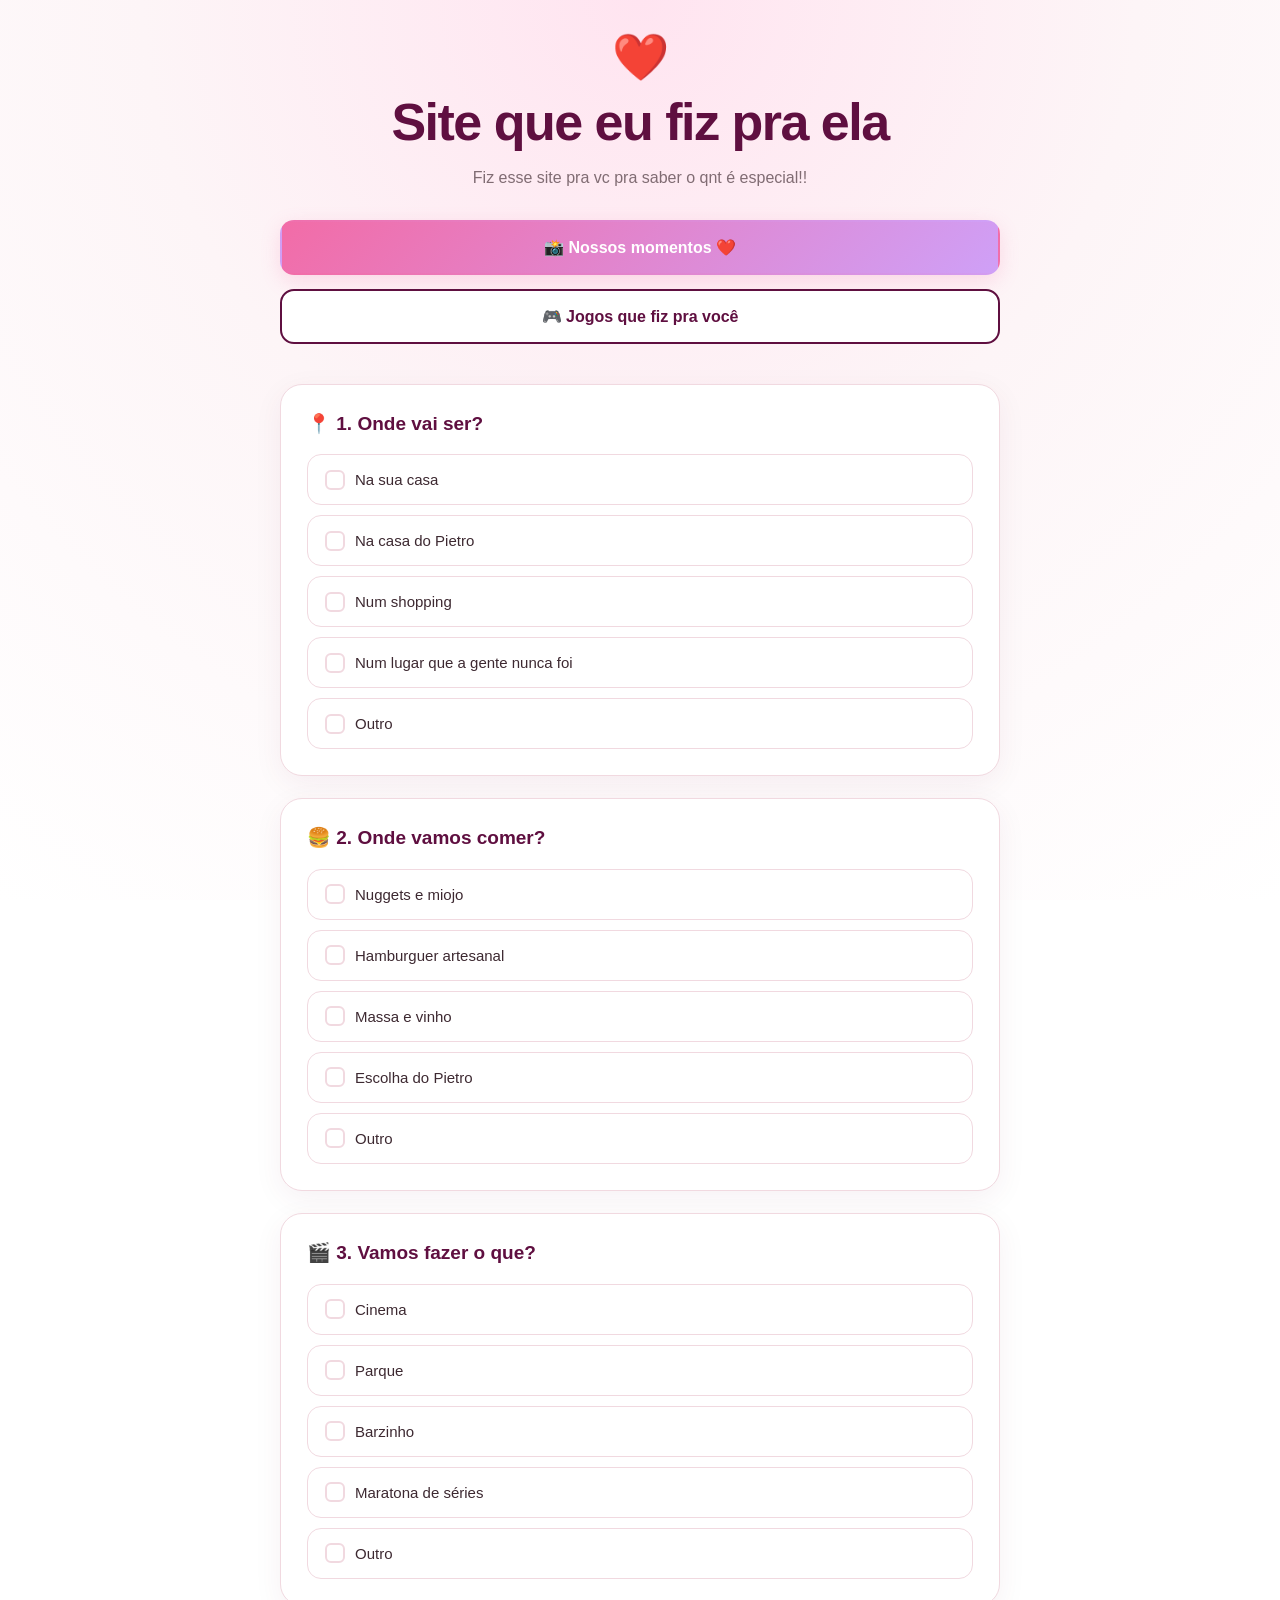
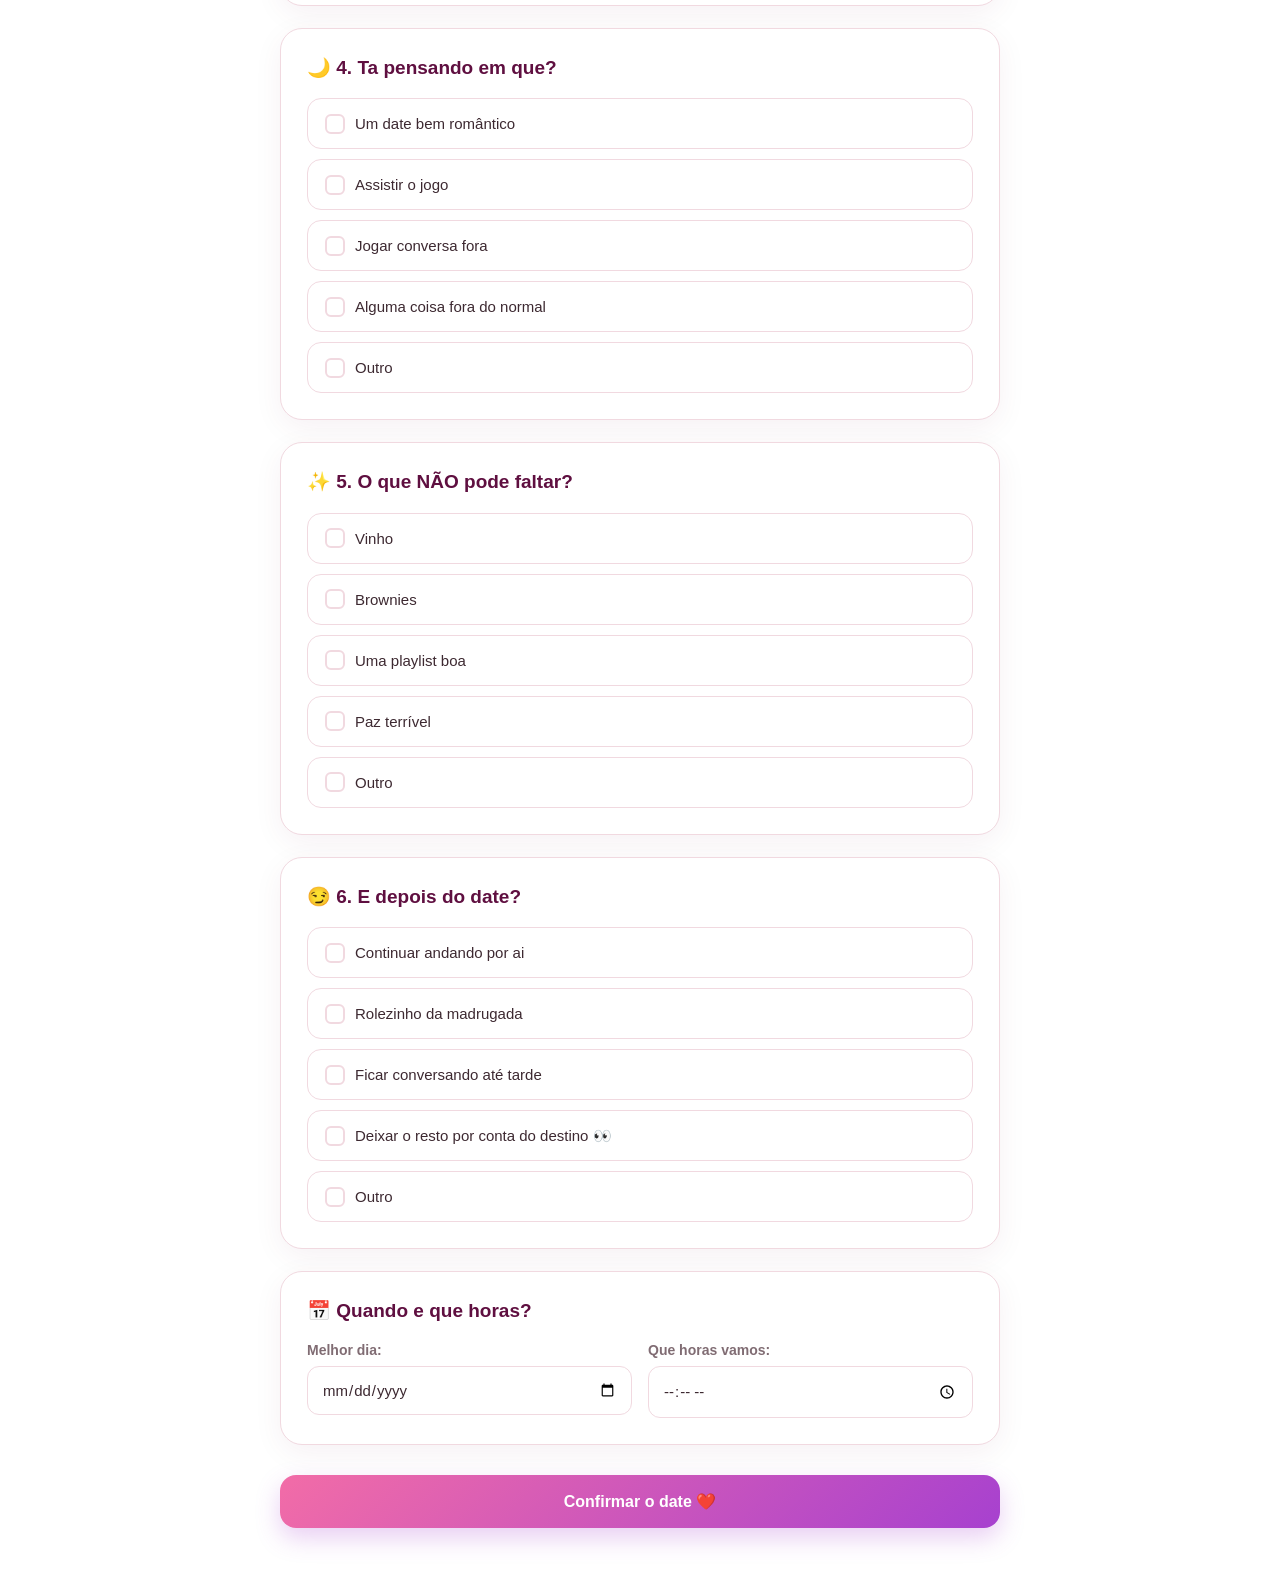
==== commit 02ac853d: "alterado" ====
--- a/index.html
+++ b/index.html
@@ -4,8 +4,10 @@
 <head>
     <meta charset="UTF-8">
     <meta name="viewport" content="width=device-width, initial-scale=1.0">
-    <title>Site que eu fiz pra ela ❤️</title>
-    <link rel="stylesheet" href="./style/style.css">
+    <title>Site que eu fiz pra ela</title>
+    <link rel="stylesheet" href="./assets/css/base.css">
+    <link rel="stylesheet" href="./assets/css/home.css">
+    <link rel="icon" href="./assets/img/favicon.png" type="image/png">
 </head>
 
 <body>
@@ -21,10 +23,10 @@
 
             <!-- NAVEGAÇÃO -->
             <nav class="nav-links">
-                <a class="nav-link destaque" href="./views/carrossel.html">
+                <a class="nav-link destaque" href="./pages/momentos.html">
                     📸 Nossos momentos ❤️
                 </a>
-                <a class="nav-link" href="./views/jogos.html">
+                <a class="nav-link" href="./pages/jogos.html">
                     🎮 Jogos que fiz pra você
                 </a>
             </nav>
@@ -34,9 +36,45 @@
 
         <form id="dateForm">
 
+            <!-- LOCAL -->
+            <section class="question" data-resumo="📍 Onde vai ser">
+                <h2>📍 <span class="num"></span>Onde vai ser?</h2>
+                <div class="options">
+
+                    <label class="option">
+                        <input type="checkbox" name="local" value="Na sua casa">
+                        <span>Na sua casa</span>
+                    </label>
+
+                    <label class="option">
+                        <input type="checkbox" name="local" value="Na minha casa">
+                        <span>Na casa do Pietro</span>
+                    </label>
+
+                    <label class="option">
+                        <input type="checkbox" name="local" value="Num shopping">
+                        <span>Num shopping</span>
+                    </label>
+
+                    <label class="option">
+                        <input type="checkbox" name="local" value="Num lugar que a gente nunca foi">
+                        <span>Num lugar que a gente nunca foi</span>
+                    </label>
+
+                    <label class="option">
+                        <input type="checkbox" name="local" value="outro">
+                        <span>Outro</span>
+                        <textarea class="outro-texto" name="local_outro"
+                            placeholder="Me fala o lugar que você tá pensando..."></textarea>
+                    </label>
+
+                </div>
+            </section>
+
+
             <!-- COMIDA -->
-            <section class="question">
-                <h2>🍔 1. Onde vamos comer?</h2>
+            <section class="question" data-resumo="🍔 Onde vamos comer">
+                <h2>🍔 <span class="num"></span>Onde vamos comer?</h2>
                 <div class="options">
 
 
@@ -77,8 +115,8 @@
 
 
             <!-- ATIVIDADE -->
-            <section class="question">
-                <h2>🎬 2. Vamos fazer o que?</h2>
+            <section class="question" data-resumo="🎬 O rolê">
+                <h2>🎬 <span class="num"></span>Vamos fazer o que?</h2>
                 <div class="options">
 
                     <label class="option">
@@ -114,8 +152,8 @@
 
 
             <!-- CLIMA -->
-            <section class="question">
-                <h2>🌙 3. Ta pensando em que?</h2>
+            <section class="question" data-resumo="🌙 O clima">
+                <h2>🌙 <span class="num"></span>Ta pensando em que?</h2>
                 <div class="options">
 
                     <label class="option">
@@ -151,8 +189,8 @@
 
 
             <!-- NÃO PODE FALTAR -->
-            <section class="question">
-                <h2>✨ 4. O que NÃO pode faltar?</h2>
+            <section class="question" data-resumo="✨ Não pode faltar">
+                <h2>✨ <span class="num"></span>O que NÃO pode faltar?</h2>
                 <div class="options">
 
                     <label class="option">
@@ -187,8 +225,8 @@
 
 
             <!-- DEPOIS DO DATE -->
-            <section class="question">
-                <h2>😏 5. E depois do date?</h2>
+            <section class="question" data-resumo="😏 Depois do date">
+                <h2>😏 <span class="num"></span>E depois do date?</h2>
                 <div class="options">
 
                     <label class="option">
@@ -255,6 +293,11 @@
             <p>Agora é esperar. Vai ser incrível. 😌</p>
 
             <div id="summary"></div>
+
+
+            <button type="button" id="whatsappDate" class="submit-button whatsapp-button">
+                💬 Enviar pelo WhatsApp
+            </button>
 
             <button type="button" id="editDate" class="submit-button">
                 Mudar alguma coisa 👀
@@ -262,7 +305,7 @@
         </div>
     </main>
 
-    <script src="./js/script.js"></script>
+    <script src="./assets/js/home.js"></script>
 </body>
 
 </html>
--- a/assets/css/base.css
+++ b/assets/css/base.css
@@ -0,0 +1,66 @@
+/* ==================================================
+   BASE — compartilhado por todas as páginas
+   (paleta, fonte, fundo e link de voltar)
+================================================== */
+
+:root {
+    /* Paleta principal */
+    --cor-primaria: #5F0F40;
+    --cor-secundaria: #F0A7A0;
+    --cor-destaque: #F26CA7;
+    --cor-lilas: #CFA0F7;
+    --cor-roxo: #A741CF;
+
+    /* Utilitários */
+    --cor-fundo: #fdf5f7;
+    --cor-branco: #ffffff;
+    --cor-texto: #3d2931;
+    --cor-texto-sec: #806c73;
+    --cor-texto-secundario: var(--cor-texto-sec);
+    --cor-borda: #f1d9e0;
+    --light-pink: #fff0f4;
+
+    /* Fontes */
+    --fonte: -apple-system, BlinkMacSystemFont, "Segoe UI", Roboto, Helvetica, Arial, sans-serif;
+    --fonte-manuscrita: "Caveat", "Segoe Print", "Bradley Hand", cursive;
+}
+
+*,
+*::before,
+*::after {
+    box-sizing: border-box;
+}
+
+body {
+    margin: 0;
+    min-height: 100vh;
+    font-family: var(--fonte);
+    color: var(--cor-texto);
+    background:
+        radial-gradient(circle at top, #ffe4f0 0%, #fdf5f7 45%, #ffffff 100%) fixed;
+}
+
+img {
+    max-width: 100%;
+    display: block;
+}
+
+
+/* =========================
+   LINK VOLTAR
+========================= */
+
+.voltar {
+    display: block;
+    width: fit-content;
+    margin: 0 auto 25px;
+    color: var(--cor-primaria);
+    text-decoration: none;
+    font-weight: bold;
+    transition: color 0.2s, transform 0.2s;
+}
+
+.voltar:hover {
+    color: var(--cor-destaque);
+    transform: translateX(-3px);
+}
--- a/assets/css/home.css
+++ b/assets/css/home.css
@@ -0,0 +1,466 @@
+/* Estilos da página inicial (formulário do date). Paleta e fonte em base.css */
+
+h1, h2, p {
+    margin: 0;
+}
+
+body {
+    padding: 30px 16px 60px;
+}
+
+
+
+/* =========================
+   CONTAINER
+========================= */
+
+.container {
+    width: 100%;
+    max-width: 720px;
+    margin: 0 auto;
+}
+
+
+/* =========================
+   HERO / HEADER
+========================= */
+
+.hero {
+    text-align: center;
+    margin-bottom: 40px;
+}
+
+.heart {
+    font-size: 46px;
+    margin-bottom: 10px;
+    display: block;
+    animation: heartbeat 1.8s infinite;
+}
+
+.hero h1 {
+    font-size: clamp(32px, 7vw, 52px);
+    line-height: 1.1;
+    font-weight: 800;
+    letter-spacing: -1.5px;
+    color: var(--cor-primaria);
+    margin-bottom: 14px;
+}
+
+.hero p {
+    max-width: 580px;
+    margin: 0 auto;
+    font-size: 16px;
+    line-height: 1.65;
+    color: var(--cor-texto-sec);
+}
+
+
+/* =========================
+   QUESTÕES / SEÇÕES
+========================= */
+
+.question,
+.date-section {
+    background: var(--cor-branco);
+    border: 1px solid var(--cor-borda);
+    border-radius: 22px;
+    padding: 26px;
+    margin-bottom: 22px;
+    box-shadow: 0 8px 30px rgba(95, 15, 64, 0.06);
+    transition: box-shadow 0.2s ease;
+}
+
+.question:hover,
+.date-section:hover {
+    box-shadow: 0 12px 40px rgba(95, 15, 64, 0.10);
+}
+
+/* Numeração automática: adicionar/remover perguntas não exige renumerar o HTML */
+#dateForm {
+    counter-reset: pergunta;
+}
+
+.question {
+    counter-increment: pergunta;
+}
+
+.question .num::before {
+    content: counter(pergunta) ". ";
+}
+
+.question h2,
+.date-section h2 {
+    font-size: 19px;
+    font-weight: 700;
+    color: var(--cor-primaria);
+    margin-bottom: 18px;
+    line-height: 1.35;
+}
+
+
+/* =========================
+   OPÇÕES (CHECKBOXES)
+========================= */
+
+.options {
+    display: flex;
+    flex-direction: column;
+    gap: 10px;
+}
+
+.option {
+    position: relative;
+    display: block;
+    cursor: pointer;
+}
+
+.option input {
+    position: absolute;
+    opacity: 0;
+    pointer-events: none;
+}
+
+.option span {
+    display: flex;
+    align-items: center;
+    gap: 10px;
+    padding: 14px 17px;
+    border: 1.5px solid var(--cor-borda);
+    border-radius: 14px;
+    background: #fff;
+    color: var(--cor-texto);
+    font-size: 15px;
+    line-height: 1.4;
+    transition:
+        background 0.2s ease,
+        border-color 0.2s ease,
+        transform 0.15s ease,
+        box-shadow 0.2s ease;
+}
+
+.option span::before {
+    content: '';
+    flex-shrink: 0;
+    width: 20px;
+    height: 20px;
+    border: 2px solid var(--cor-borda);
+    border-radius: 6px;
+    background: #fff;
+    transition: all 0.2s ease;
+}
+
+/* Hover */
+.option:hover span {
+    border-color: var(--cor-destaque);
+    background: #fff7f9;
+    transform: translateY(-1px);
+}
+
+.option:hover span::before {
+    border-color: var(--cor-destaque);
+}
+
+/* Selecionado */
+.option input:checked + span {
+    border-color: var(--cor-destaque);
+    background: var(--light-pink);
+    color: var(--cor-primaria);
+    font-weight: 600;
+    box-shadow: 0 4px 15px rgba(242, 108, 167, 0.15);
+}
+
+.option input:checked + span::before {
+    background: var(--cor-destaque);
+    border-color: var(--cor-destaque);
+    background-image: url("data:image/svg+xml,%3Csvg xmlns='http://www.w3.org/2000/svg' width='12' height='10' viewBox='0 0 12 10'%3E%3Cpath fill='%23fff' d='M1 5l3 3 7-7'/%3E%3C/svg%3E");
+    background-repeat: no-repeat;
+    background-position: center;
+}
+
+
+/* =========================
+   CAMPO DE TEXTO "OUTRO"
+========================= */
+
+.outro-texto {
+    width: 100%;
+    margin-top: 10px;
+    padding: 12px 14px;
+    border: 1.5px solid var(--cor-borda);
+    border-radius: 12px;
+    font-family: inherit;
+    font-size: 14px;
+    resize: vertical;
+    display: none;
+    color: var(--cor-texto);
+    outline: none;
+    transition: border-color 0.2s ease, box-shadow 0.2s ease;
+}
+
+.outro-texto:focus {
+    border-color: var(--cor-destaque);
+    box-shadow: 0 0 0 4px rgba(242, 108, 167, 0.1);
+}
+
+.option input:checked ~ .outro-texto {
+    display: block;
+}
+
+
+/* =========================
+   DATA / HORÁRIO
+========================= */
+
+.fields {
+    display: grid;
+    grid-template-columns: 1fr 1fr;
+    gap: 16px;
+}
+
+.field {
+    display: flex;
+    flex-direction: column;
+    gap: 8px;
+}
+
+.field label {
+    font-size: 14px;
+    font-weight: 600;
+    color: var(--cor-texto-sec);
+}
+
+.field input {
+    width: 100%;
+    padding: 14px;
+    border: 1.5px solid var(--cor-borda);
+    border-radius: 12px;
+    background: #fff;
+    color: var(--cor-texto);
+    font-family: inherit;
+    font-size: 15px;
+    outline: none;
+    transition: border-color 0.2s ease, box-shadow 0.2s ease;
+}
+
+.field input:focus {
+    border-color: var(--cor-destaque);
+    box-shadow: 0 0 0 4px rgba(242, 108, 167, 0.1);
+}
+
+
+/* =========================
+   BOTÃO ENVIAR
+========================= */
+
+.submit-button {
+    width: 100%;
+    border: none;
+    border-radius: 16px;
+    padding: 17px 20px;
+    background: linear-gradient(135deg, var(--cor-destaque), var(--cor-roxo));
+    color: white;
+    font-family: inherit;
+    font-size: 16px;
+    font-weight: 700;
+    cursor: pointer;
+    box-shadow: 0 10px 25px rgba(167, 65, 207, 0.25);
+    transition: transform 0.2s ease, box-shadow 0.2s ease;
+    margin-top: 8px;
+}
+
+.submit-button:hover {
+    transform: translateY(-2px);
+    box-shadow: 0 14px 35px rgba(167, 65, 207, 0.35);
+}
+
+.submit-button:active {
+    transform: translateY(0);
+}
+
+
+/* =========================
+   LINKS DE NAVEGAÇÃO
+========================= */
+
+.nav-links {
+    display: flex;
+    flex-direction: column;
+    gap: 14px;
+    margin-top: 28px;
+}
+
+.nav-link {
+    display: flex;
+    align-items: center;
+    justify-content: center;
+    gap: 10px;
+    padding: 16px 22px;
+    background: var(--cor-branco);
+    color: var(--cor-primaria);
+    border: 2px solid var(--cor-primaria);
+    border-radius: 14px;
+    text-decoration: none;
+    font-size: 16px;
+    font-weight: 700;
+    transition: all 0.2s ease;
+}
+
+.nav-link:hover {
+    background: var(--cor-primaria);
+    color: var(--cor-branco);
+    transform: translateY(-2px);
+    box-shadow: 0 6px 20px rgba(95, 15, 64, 0.25);
+}
+
+.nav-link.destaque {
+    background: linear-gradient(135deg, var(--cor-destaque), var(--cor-lilas));
+    color: white;
+    border-color: transparent;
+    box-shadow: 0 6px 20px rgba(242, 108, 167, 0.2);
+}
+
+.nav-link.destaque:hover {
+    background: linear-gradient(135deg, var(--cor-roxo), var(--cor-primaria));
+    color: white;
+    box-shadow: 0 8px 25px rgba(167, 65, 207, 0.35);
+}
+
+
+/* =========================
+   TELA DE SUCESSO
+========================= */
+
+.success {
+    margin-top: 25px;
+    padding: 35px 30px;
+    text-align: center;
+    background: white;
+    border: 1px solid var(--cor-borda);
+    border-radius: 22px;
+    box-shadow: 0 8px 30px rgba(95, 15, 64, 0.08);
+    animation: appear 0.4s ease;
+}
+
+.success-heart {
+    font-size: 50px;
+    margin-bottom: 12px;
+    display: block;
+    animation: heartbeat 1.8s infinite;
+}
+
+.success h2 {
+    color: var(--cor-primaria);
+    font-size: 26px;
+    margin-bottom: 8px;
+}
+
+.success > p {
+    color: var(--cor-texto-sec);
+    margin-bottom: 20px;
+}
+
+#summary {
+    margin-top: 20px;
+    text-align: left;
+    padding: 20px;
+    border-radius: 14px;
+    background: var(--light-pink);
+    line-height: 2;
+    font-size: 15px;
+    color: var(--cor-texto);
+    border: 1px solid #ffd6e7;
+}
+
+#summary strong {
+    color: var(--cor-primaria);
+}
+
+.summary-item + .summary-item {
+    margin-top: 14px;
+}
+
+.success .submit-button + .submit-button {
+    margin-top: 12px;
+}
+
+.hidden {
+    display: none;
+}
+
+
+/* =========================
+   ANIMAÇÕES
+========================= */
+
+@keyframes heartbeat {
+    0%, 100% { transform: scale(1); }
+    10%       { transform: scale(1.15); }
+    20%       { transform: scale(1); }
+    30%       { transform: scale(1.08); }
+    40%       { transform: scale(1); }
+}
+
+@keyframes appear {
+    from {
+        opacity: 0;
+        transform: translateY(12px);
+    }
+    to {
+        opacity: 1;
+        transform: translateY(0);
+    }
+}
+
+
+/* =========================
+   MOBILE
+========================= */
+
+@media (max-width: 600px) {
+    body {
+        padding: 20px 12px 45px;
+    }
+
+    .hero {
+        margin-bottom: 28px;
+    }
+
+    .hero h1 {
+        font-size: 36px;
+        letter-spacing: -1px;
+    }
+
+    .hero p {
+        font-size: 15px;
+    }
+
+    .question,
+    .date-section {
+        padding: 18px;
+        border-radius: 18px;
+    }
+
+    .question h2,
+    .date-section h2 {
+        font-size: 17px;
+    }
+
+    .option span {
+        padding: 12px 14px;
+        font-size: 14px;
+    }
+
+    .fields {
+        grid-template-columns: 1fr;
+    }
+
+    .submit-button {
+        font-size: 15px;
+        padding: 15px;
+    }
+
+    .nav-link {
+        font-size: 15px;
+        padding: 14px 18px;
+    }
+}
